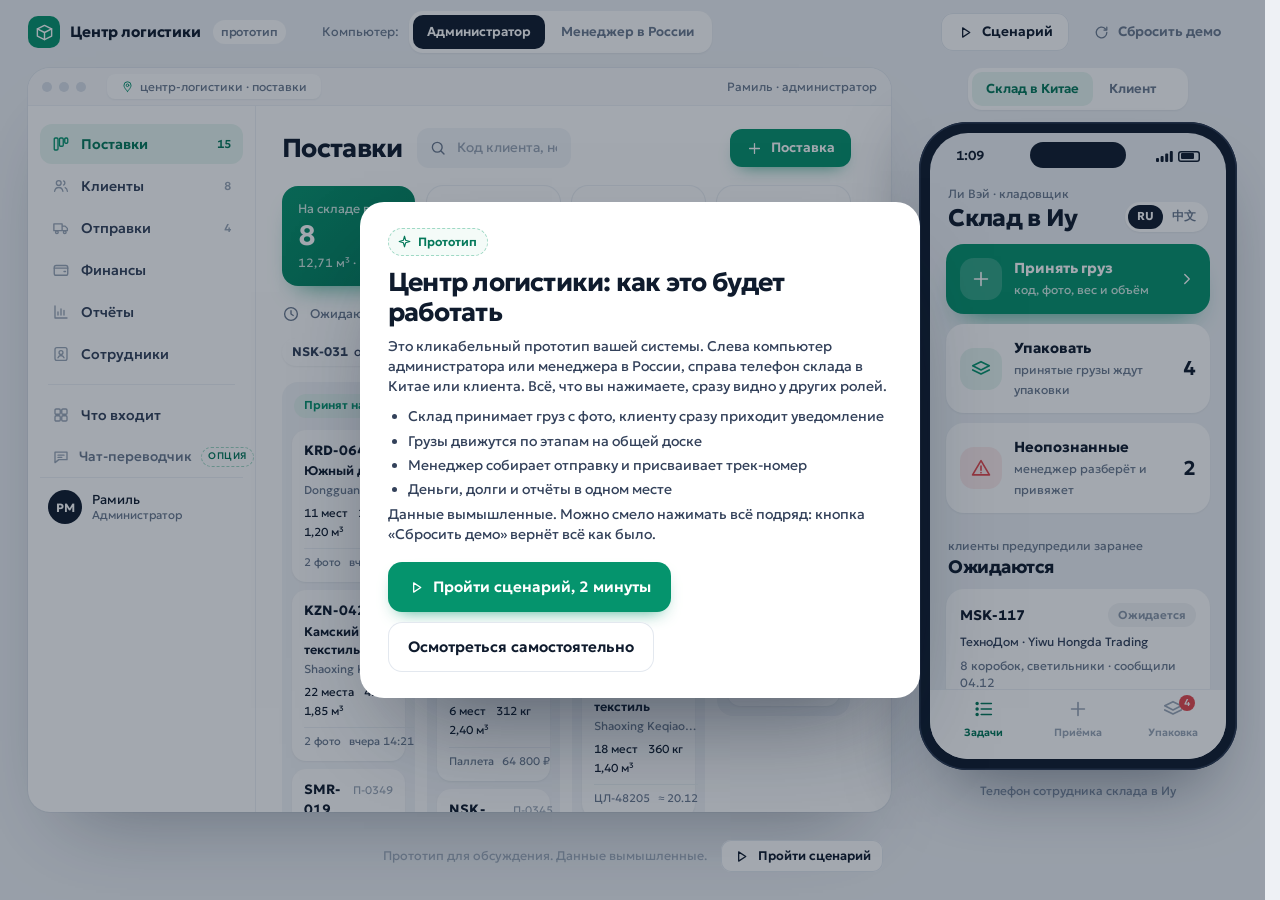
==== index.html @ a0a3e394 "Clickable prototype of the cargo tracking platform" ====
<!doctype html>
<html lang="ru">
<head>
<style>html,body{background:#eef1f5;margin:0}.fl body{visibility:hidden}</style>
<script>document.documentElement.classList.add("fl")</script>
<meta charset="utf-8">
<meta name="viewport" content="width=device-width, initial-scale=1">
<meta name="robots" content="noindex, nofollow">
<title>Центр логистики · прототип</title>
<link rel="preload" href="fonts/geologica-cyrillic-var.woff2" as="font" type="font/woff2" crossorigin>
<link rel="preload" href="fonts/geologica-latin-var.woff2" as="font" type="font/woff2" crossorigin>
<link rel="stylesheet" href="css/fonts.css?v=76c7d80020">
<link rel="stylesheet" href="css/app.css?v=76c7d80020">
<script>/* страница показывается, когда шрифт загружен: без подмены шрифта и сдвигов */(function(d){var done=function(){d.classList.remove("fl")};if(document.fonts&&document.fonts.load){Promise.all(["400 14px Geologica","700 14px Geologica"].map(function(f){return document.fonts.load(f,"АБВабвABCabc0123")})).then(done,done)}else{done()}setTimeout(done,1500)})(document.documentElement)</script>
</head>
<body>
<header class="topbar">
  <div class="brand"><span class="mk" id="brandMark"></span>Центр логистики<small>прототип</small></div>
  <div class="tb-roles"><span>Компьютер:</span><div class="seg" id="deskRoles"><button type="button" data-act="deskRole" data-role="admin">Администратор</button><button type="button" data-act="deskRole" data-role="manager">Менеджер в России</button></div></div>
  <div class="tb-right">
    <button class="btn" type="button" data-act="scnOpen" id="btnScn"></button>
    <button class="btn ghost" type="button" data-act="reset" id="btnReset"></button>
  </div>
</header>

<main class="stage">
  <section class="desk" aria-label="Экран компьютера">
    <div class="chrome"><i></i><i></i><i></i><span class="url" id="deskUrl"></span><span class="who" id="deskWho"></span></div>
    <div class="app">
      <aside class="side"><div class="view" id="side"></div></aside>
      <div class="main" id="deskScroll"><div class="view" id="deskView"></div></div>
      <div class="dim" id="deskDim" data-act="closeDesk"></div>
      <div class="drawer" id="drawer"></div>
      <div class="modal" id="modal"></div>
    </div>
  </section>

  <section class="pcol" aria-label="Экран телефона">
    <div class="seg light" id="phoneRoles"><button type="button" data-act="phoneRole" data-role="warehouse">Склад в Китае</button><button type="button" data-act="phoneRole" data-role="client">Клиент<span class="dot" id="clientDot"></span></button></div>
    <div class="phone">
      <div class="screen">
        <div class="sbar"><span id="clock">9:41</span><span class="ind"><svg width="17" height="11" viewBox="0 0 17 11" aria-hidden="true"><rect x="0" y="7" width="3" height="4" rx="1" fill="#0f1b2d"/><rect x="4.6" y="5" width="3" height="6" rx="1" fill="#0f1b2d"/><rect x="9.2" y="2.6" width="3" height="8.4" rx="1" fill="#0f1b2d"/><rect x="13.8" y="0" width="3" height="11" rx="1" fill="#0f1b2d"/></svg><span class="bat"></span></span></div>
        <div class="push" id="push" data-act="pushOpen"></div>
        <div class="pview" id="phoneScroll"><div class="view" id="phoneView"></div></div>
        <nav class="ptabs" id="ptabs"></nav>
        <div class="pdim" id="pdim" data-act="closeSheet"></div>
        <div class="psheet" id="psheet"></div>
      </div>
    </div>
    <div class="pcap" id="pcap"></div>
  </section>
</main>
<footer class="dock" aria-label="Сценарий"><div class="view dock-in" id="dock"></div></footer>
<div class="ov" id="ov"><div class="card" id="ovCard"></div></div>
<div class="toast" id="toast" role="status" aria-live="polite"></div>

<script src="js/util.js?v=76c7d80020"></script>
<script src="js/store.js?v=76c7d80020"></script>
<script src="js/desk.js?v=76c7d80020"></script>
<script src="js/phone.js?v=76c7d80020"></script>
<script src="js/scenario.js?v=76c7d80020"></script>
<script src="js/main.js?v=76c7d80020"></script>
</body>
</html>
---- css/fonts.css ----
@font-face{font-family:'Geologica';src:url('../fonts/geologica-cyrillic-var.woff2') format('woff2');font-weight:100 900;font-style:normal;font-display:block;unicode-range:U+0301,U+0400-045F,U+0490-0491,U+04B0-04B1,U+2116}
@font-face{font-family:'Geologica';src:url('../fonts/geologica-latin-var.woff2') format('woff2');font-weight:100 900;font-style:normal;font-display:block;unicode-range:U+0000-00FF,U+0131,U+0152-0153,U+02BB-02BC,U+02C6,U+02DA,U+02DC,U+0304,U+0308,U+0329,U+2000-206F,U+20AC,U+2122,U+2191,U+2193,U+2212,U+2215,U+FEFF,U+FFFD}
---- css/app.css ----
/* Центр логистики · прототип. Стиль «как банковское приложение». */
:root{
  --ph:clamp(540px,calc(100vh - 64px - 88px - 100px),760px);
  --bg:#eef1f5;--white:#fff;--soft:#f3f5f8;--soft-2:#f8f9fb;
  --ink:#0f1b2d;--ink-2:#33415a;--muted:#6b7a8f;--faint:#9aa6b6;
  --line:#e3e8ef;--line-2:#edf1f5;
  --accent:#05946d;--accent-d:#04785a;--accent-soft:#e7f6f0;--accent-ring:rgba(5,148,109,.18);
  --alert:#e5484d;--alert-soft:#fdecec;--warn:#d97706;--warn-soft:#fdf3e3;--blue:#2563eb;--blue-soft:#e9effd;
  --sh-1:0 1px 2px rgba(15,27,45,.06);--sh-2:0 14px 30px -16px rgba(15,27,45,.32);--sh-3:0 40px 80px -40px rgba(15,27,45,.38);
  --r:16px;--r-sm:12px;--r-lg:22px;
  --font:"Geologica",-apple-system,"Segoe UI",sans-serif;
  --ease:cubic-bezier(.2,.7,.2,1);
}
*{box-sizing:border-box}
html{-webkit-text-size-adjust:100%;scrollbar-gutter:stable}
body{margin:0;color:var(--ink);font:400 14px/1.45 var(--font);font-variant-numeric:tabular-nums;min-width:320px}
button,input,select,textarea{font:inherit;color:inherit}
button{cursor:pointer;background:none;border:0;padding:0}
button:focus{outline:none}
button:focus-visible{outline:2px solid var(--accent);outline-offset:2px}
a{color:inherit;text-decoration:none}
.ic{width:18px;height:18px;flex:none;display:block}
[hidden]{display:none!important}
::selection{background:var(--accent-ring)}

/* ===== верхняя панель ===== */
.topbar{height:64px;display:flex;align-items:center;gap:18px;padding:0 28px}
.brand{display:flex;align-items:center;gap:10px;font-weight:700;font-size:15px;letter-spacing:-.01em;white-space:nowrap}
.brand .mk{width:32px;height:32px;border-radius:10px;background:var(--accent);color:#fff;display:grid;place-items:center}
.brand .mk .ic{width:19px;height:19px}
.brand small{font-weight:500;color:var(--muted);font-size:12px;margin-left:2px;padding:3px 8px;border-radius:999px;background:var(--white)}
.tb-roles{display:flex;align-items:center;gap:10px;margin-left:18px}
.tb-roles span{font-size:12.5px;color:var(--muted)}
.tb-right{margin-left:auto;display:flex;gap:8px;align-items:center}

/* сегменты */
.seg{display:inline-flex;padding:4px;gap:2px;background:var(--white);border-radius:14px;box-shadow:var(--sh-1)}
.seg button{height:34px;padding:0 14px;border-radius:10px;font-weight:600;font-size:13px;color:var(--muted);white-space:nowrap;transition:background .2s,color .2s;display:inline-flex;align-items:center;gap:7px}
.seg button:hover{color:var(--ink)}
.seg button.on{background:var(--ink);color:#fff}
.seg button .dot{width:7px;height:7px;border-radius:50%;background:var(--alert);box-shadow:0 0 0 2px #fff;opacity:0;transition:opacity .2s}
.seg button .dot.show{opacity:1}
.seg.light button.on{background:var(--accent-soft);color:var(--accent-d)}

/* кнопки */
.btn{height:38px;padding:0 16px;border-radius:12px;background:var(--white);color:var(--ink);font-weight:600;font-size:13.5px;display:inline-flex;align-items:center;justify-content:center;gap:8px;white-space:nowrap;box-shadow:inset 0 0 0 1px var(--line);transition:background .15s,box-shadow .15s,transform .1s,opacity .15s}
.btn:hover{background:var(--soft-2)}
.btn:active{transform:translateY(1px)}
.btn .ic{width:17px;height:17px}
.btn.pri{background:var(--accent);color:#fff;box-shadow:0 8px 18px -10px rgba(5,148,109,.9)}
.btn.pri:hover{background:var(--accent-d)}
.btn.dark{background:var(--ink);color:#fff;box-shadow:none}
.btn.dark:hover{background:#1c2a40}
.btn.ghost{background:transparent;box-shadow:none;color:var(--muted)}
.btn.ghost:hover{color:var(--ink);background:rgba(15,27,45,.04)}
.btn.sm{height:32px;padding:0 12px;font-size:12.5px;border-radius:10px}
.btn.lg{height:50px;font-size:15px;border-radius:14px;padding:0 20px}
.btn.block{width:100%}
.btn[disabled],.btn.off{opacity:.42;pointer-events:none;box-shadow:none}
.lnk{color:var(--accent-d);font-weight:600;cursor:pointer}
.lnk:hover{text-decoration:underline}

/* метка «опция» */
.opt{display:inline-flex;align-items:center;gap:6px;height:28px;padding:0 10px 0 8px;border-radius:999px;border:1.5px dashed #9fd9c5;color:var(--accent-d);background:#f4fbf8;font-weight:600;font-size:12px;white-space:nowrap;transition:background .15s,border-color .15s}
.opt:hover{background:var(--accent-soft);border-color:var(--accent)}
.opt .ic{width:15px;height:15px}
.opt i{font-style:normal;font-size:10px;letter-spacing:.06em;text-transform:uppercase;padding:2px 6px;border-radius:999px;background:var(--accent);color:#fff}

/* статусы */
.st{--c:#8a97a8;display:inline-flex;align-items:center;gap:6px;height:24px;padding:0 10px;border-radius:999px;font-weight:600;font-size:11.5px;white-space:nowrap;color:var(--c);background:color-mix(in srgb,var(--c) 11%,#fff)}
.st.lg{height:28px;font-size:12.5px;padding:0 12px}
.st[data-st=wait]{--c:#8a97a8}.st[data-st=in]{--c:#05946d}.st[data-st=pack]{--c:#d97706}.st[data-st=way]{--c:#7c3aed}.st[data-st=arrived]{--c:#2563eb}.st[data-st=done]{--c:#0f1b2d}.st[data-st=unk]{--c:#e5484d}

/* ===== сцена ===== */
.stage{display:grid;grid-template-columns:minmax(0,1fr) auto;gap:28px;padding:4px 28px 0;height:calc(100vh - 64px - 88px);min-height:660px}

/* окно компьютера */
.desk{min-width:0;height:100%;background:var(--white);border-radius:var(--r-lg);box-shadow:var(--sh-3),0 0 0 1px var(--line);display:flex;flex-direction:column;overflow:hidden}
.chrome{height:38px;flex:none;display:flex;align-items:center;gap:7px;padding:0 14px;background:var(--soft-2);border-bottom:1px solid var(--line-2)}
.chrome i{width:10px;height:10px;border-radius:50%;background:#d9dfe8}
.chrome .url{margin-left:14px;font-size:12px;color:var(--muted);background:var(--white);padding:4px 14px;border-radius:8px;box-shadow:var(--sh-1);display:flex;gap:6px;align-items:center}
.chrome .url .ic{width:13px;height:13px;color:var(--accent)}
.chrome .who{margin-left:auto;font-size:12px;color:var(--muted)}
.app{flex:1;min-height:0;display:grid;grid-template-columns:228px minmax(0,1fr);position:relative}
.side{border-right:1px solid var(--line-2);padding:18px 12px 14px;display:flex;flex-direction:column;gap:4px;min-height:0;overflow:auto}
.side .nav{display:grid;gap:2px}
.side .nav a{height:40px;display:flex;align-items:center;gap:11px;padding:0 12px;border-radius:12px;color:var(--ink-2);font-weight:500;cursor:pointer;transition:background .15s,color .15s}
.side .nav a .ic{color:var(--faint);transition:color .15s}
.side .nav a b{margin-left:auto;font-weight:600;font-size:11.5px;color:var(--faint)}
.side .nav a:hover{background:var(--soft-2)}
.side .nav a.on{background:var(--accent-soft);color:var(--accent-d);font-weight:600}
.side .nav a.on .ic{color:var(--accent)}
.side .nav a.on b{color:var(--accent-d)}
.side .sep{height:1px;background:var(--line-2);margin:10px 8px}
.side .nav a.optn{color:var(--muted);white-space:nowrap;font-size:13.5px;gap:9px}
.side .nav a.optn i{margin-left:auto;font-style:normal;font-size:9.5px;letter-spacing:.06em;text-transform:uppercase;padding:2px 6px;border-radius:999px;border:1px dashed #9fd9c5;color:var(--accent-d)}
.side .me{margin-top:auto;display:flex;align-items:center;gap:10px;padding:12px 8px 2px;border-top:1px solid var(--line-2);font-size:13px;line-height:1.25}
.side .me small{display:block;color:var(--muted);font-size:11.5px}
.ava{width:34px;height:34px;border-radius:50%;background:var(--ink);color:#fff;display:grid;place-items:center;font-weight:700;font-size:12px;flex:none}
.main{min-width:0;min-height:0;overflow:auto;scrollbar-gutter:stable;position:relative}

/* смена экранов: плавно, без рывков */
.view{transition:opacity .22s var(--ease),transform .22s var(--ease)}
.view.out{opacity:0;transform:translateY(5px);transition-duration:.13s}
.view.pre{opacity:0;transform:translateY(5px);transition:none}
.pane{padding:22px 26px 34px}

/* шапка экрана */
.ph{display:flex;align-items:center;gap:14px;margin-bottom:18px;min-height:40px}
.ph h1{margin:0;font-size:26px;line-height:1.1;font-weight:700;letter-spacing:-.025em;white-space:nowrap}
.ph .sub{color:var(--muted);font-size:13px;margin-top:3px}
.ph .grow{flex:1}
.search{height:40px;display:flex;align-items:center;gap:8px;padding:0 12px;background:var(--soft);border-radius:12px;color:var(--muted);min-width:0;flex:1;max-width:420px}
.search input{border:0;background:transparent;outline:none;flex:1;min-width:0;color:var(--ink);font-size:13.5px}
.search input::placeholder{color:var(--faint)}

/* метрики */
.kpis{display:grid;grid-template-columns:repeat(4,minmax(0,1fr));gap:12px;margin-bottom:18px}
.kpi{background:var(--white);border-radius:var(--r);padding:14px 16px;box-shadow:var(--sh-1),0 0 0 1px var(--line-2);display:grid;gap:2px;min-width:0;text-align:left;transition:box-shadow .15s,transform .15s}
button.kpi:hover{box-shadow:var(--sh-2),0 0 0 1px var(--line-2)}
.kpi span{font-size:12.5px;color:var(--muted)}
.kpi strong{font-size:28px;font-weight:700;letter-spacing:-.03em;line-height:1.15;white-space:nowrap;overflow:hidden;text-overflow:ellipsis}
.kpi small{font-size:12px;color:var(--muted);white-space:nowrap;overflow:hidden;text-overflow:ellipsis}
.kpi.hero{background:linear-gradient(135deg,#05946d,#037a59);box-shadow:0 14px 26px -16px rgba(5,148,109,.9)}
.kpi.hero span,.kpi.hero small{color:rgba(255,255,255,.8)}
.kpi.hero strong{color:#fff}
.kpi.bad strong{color:var(--alert)}

/* доска */
.board{display:grid;grid-template-columns:repeat(4,minmax(0,1fr));gap:12px;align-items:start}
.lane{background:var(--soft);border-radius:var(--r);padding:10px;display:flex;flex-direction:column;gap:8px;min-width:0}
.lane-h{display:flex;align-items:center;justify-content:space-between;padding:2px 2px 4px}
.lane-h b{font-size:12px;color:var(--muted);font-weight:600}
.lane-empty{font-size:12px;color:var(--faint);text-align:center;padding:14px 4px}
.lane-more{font-size:12px;color:var(--muted);text-align:center;padding:4px;cursor:pointer}
.lane-more:hover{color:var(--ink)}
.sc{background:var(--white);border-radius:14px;padding:11px 12px;box-shadow:var(--sh-1);display:grid;gap:2px;text-align:left;cursor:pointer;transition:box-shadow .18s,transform .18s;position:relative;width:100%}
.sc:hover{box-shadow:var(--sh-2);transform:translateY(-1px)}
.sc .t{display:flex;justify-content:space-between;align-items:baseline;gap:6px}
.sc .code{font-weight:700;font-size:13.5px;letter-spacing:.01em}
.sc .id{font-size:11px;color:var(--faint)}
.sc .nm{font-weight:600;font-size:12.5px}
.sc .sp{font-size:11.5px;color:var(--muted);white-space:nowrap;overflow:hidden;text-overflow:ellipsis}
.sc .m{display:flex;flex-wrap:wrap;gap:2px 10px;font-size:11.5px;margin-top:4px}
.sc .f{display:flex;justify-content:space-between;gap:8px;font-size:11px;color:var(--muted);border-top:1px solid var(--line-2);margin-top:6px;padding-top:6px;white-space:nowrap}
.sc.new{box-shadow:0 0 0 2px var(--accent),var(--sh-2)}
.sc.new::before{content:"новая";position:absolute;top:-8px;right:10px;font-size:10px;font-weight:700;letter-spacing:.04em;padding:2px 7px;border-radius:999px;background:var(--accent);color:#fff}
.wait-strip{display:flex;gap:10px;align-items:center;flex-wrap:wrap;margin:-4px 0 16px;font-size:12.5px;color:var(--muted)}
.wait-strip .chip{display:inline-flex;gap:6px;align-items:center;height:28px;padding:0 10px;border-radius:999px;background:var(--white);box-shadow:var(--sh-1);color:var(--ink-2)}

/* таблицы */
.tbl{width:100%;border-collapse:separate;border-spacing:0;font-size:13px;background:var(--white);border-radius:var(--r);box-shadow:var(--sh-1),0 0 0 1px var(--line-2);overflow:hidden}
.tbl th{text-align:left;font-weight:500;font-size:12px;color:var(--muted);padding:11px 14px;background:var(--soft-2);border-bottom:1px solid var(--line-2);white-space:nowrap}
.tbl td{padding:12px 14px;border-bottom:1px solid var(--line-2);vertical-align:middle}
.tbl tr:last-child td{border-bottom:0}
.tbl tbody tr{transition:background .15s}
.tbl tbody tr.click{cursor:pointer}
.tbl tbody tr.click:hover{background:var(--soft-2)}
.tbl .r{text-align:right;white-space:nowrap}
.tbl .muted{color:var(--muted)}
.tbl .code{font-weight:700}
.tbl .ell{display:block;max-width:220px;white-space:nowrap;overflow:hidden;text-overflow:ellipsis}
.tbl .bad{color:var(--alert);font-weight:600}
.tbl .ok{color:var(--accent-d);font-weight:600}
.tbl tfoot td{font-weight:700;background:var(--soft-2);border-top:1px solid var(--line-2)}

/* панели и карточки */
.box{background:var(--white);border-radius:var(--r);box-shadow:var(--sh-1),0 0 0 1px var(--line-2);padding:16px 18px}
.box h3{margin:0 0 12px;font-size:15px;font-weight:700;letter-spacing:-.01em;display:flex;align-items:center;gap:8px}
.grid2{display:grid;grid-template-columns:minmax(0,1.35fr) minmax(0,1fr);gap:14px;align-items:start}
.grid3{display:grid;grid-template-columns:repeat(3,minmax(0,1fr));gap:12px}
.row{display:flex;align-items:center;gap:10px}
.row.wrap{flex-wrap:wrap}
.muted{color:var(--muted)}
.mt{margin-top:14px}.mt2{margin-top:22px}
.chips{display:flex;flex-wrap:wrap;gap:6px}
.tag{display:inline-flex;align-items:center;height:26px;padding:0 10px;border-radius:999px;background:var(--soft);font-size:12px;font-weight:600;color:var(--ink-2)}
.tag.code{background:var(--ink);color:#fff;letter-spacing:.02em}
.kv{display:grid;grid-template-columns:auto 1fr;gap:6px 14px;font-size:13px}
.kv dt{color:var(--muted)}.kv dd{margin:0;font-weight:500}

/* фото */
.photos{display:grid;grid-template-columns:repeat(3,minmax(0,1fr));gap:8px}
.ph-i{border-radius:12px;overflow:hidden;aspect-ratio:4/3;background:var(--soft);position:relative}
.ph-i svg{width:100%;height:100%;display:block}
.ph-i em{position:absolute;left:6px;bottom:6px;font-style:normal;font-size:10px;font-weight:600;padding:2px 6px;border-radius:6px;background:rgba(15,27,45,.62);color:#fff}

/* история */
.tl{list-style:none;margin:0;padding:0}
.tl li{position:relative;padding:0 0 14px 24px;font-size:13px}
.tl li::before{content:"";position:absolute;left:3px;top:4px;width:11px;height:11px;border-radius:50%;background:var(--white);box-shadow:inset 0 0 0 2px #cfd7e2}
.tl li::after{content:"";position:absolute;left:8px;top:17px;bottom:1px;width:1.5px;background:#e3e8ef}
.tl li:last-child::after{display:none}
.tl li.done::before{background:var(--accent);box-shadow:none}
.tl li.done::after{background:var(--accent)}
.tl li.cur::before{background:var(--white);box-shadow:inset 0 0 0 2.5px var(--accent),0 0 0 4px var(--accent-ring)}
.tl li b{font-weight:600;display:block}
.tl li small{color:var(--muted);font-size:12px}
.tl li.todo{color:var(--faint)}

/* шторка справа и окна внутри компьютера */
.dim{position:absolute;inset:0;background:rgba(15,27,45,.24);opacity:0;pointer-events:none;transition:opacity .22s;z-index:5}
.dim.show{opacity:1;pointer-events:auto}
.drawer{position:absolute;top:0;right:0;bottom:0;width:min(440px,92%);background:var(--white);box-shadow:-30px 0 60px -30px rgba(15,27,45,.35);transform:translateX(104%);transition:transform .28s var(--ease);z-index:6;display:flex;flex-direction:column}
.drawer.show{transform:none}
.drawer .dh{display:flex;align-items:center;gap:10px;padding:16px 18px;border-bottom:1px solid var(--line-2)}
.drawer .dh h2{margin:0;font-size:18px;font-weight:700;letter-spacing:-.02em}
.drawer .db{flex:1;overflow:auto;padding:16px 18px 24px;display:grid;gap:16px;align-content:start}
.x{width:34px;height:34px;border-radius:10px;display:grid;place-items:center;color:var(--muted);margin-left:auto;transition:background .15s}
.x:hover{background:var(--soft);color:var(--ink)}
.modal{position:absolute;left:50%;top:50%;width:min(480px,92%);max-height:88%;overflow:auto;background:var(--white);border-radius:20px;box-shadow:0 40px 80px -30px rgba(15,27,45,.5);transform:translate(-50%,-46%) scale(.98);opacity:0;pointer-events:none;transition:opacity .2s,transform .24s var(--ease);z-index:7;padding:20px 22px}
.modal.show{opacity:1;transform:translate(-50%,-50%);pointer-events:auto}
.modal h2{margin:0;font-size:19px;font-weight:700;letter-spacing:-.02em}
.modal .mh{display:flex;align-items:flex-start;gap:12px;margin-bottom:14px}
.modal .mi{width:44px;height:44px;border-radius:14px;background:var(--accent-soft);color:var(--accent);display:grid;place-items:center;flex:none}
.modal .mi .ic{width:22px;height:22px}
.modal p{margin:0 0 12px;color:var(--ink-2)}
.modal .mf{display:flex;gap:8px;justify-content:flex-end;margin-top:18px}
.note{font-size:12.5px;color:var(--muted);background:var(--soft);border-radius:12px;padding:10px 12px}

/* поля */
.fld{display:grid;gap:6px}
.fld>span{font-size:12.5px;color:var(--muted);font-weight:500}
.fld>span b{color:var(--alert);font-weight:600}
.inp{height:44px;width:100%;border-radius:12px;border:1.5px solid transparent;background:var(--soft);padding:0 12px;outline:none;font-size:15px;transition:border-color .15s,background .15s,box-shadow .15s}
.inp:focus{border-color:var(--accent);background:var(--white);box-shadow:0 0 0 4px var(--accent-ring)}
.inp.big{height:52px;font-size:20px;font-weight:700;letter-spacing:.03em;text-transform:uppercase}
.inp.big::placeholder{text-transform:none}
.inp::placeholder{color:var(--faint);font-weight:400;letter-spacing:0}
.choice{display:grid;gap:8px}
.choice.cols2{grid-template-columns:1fr 1fr}
.choice button{min-height:44px;padding:8px 12px;border-radius:12px;background:var(--soft);font-weight:600;font-size:13.5px;text-align:left;display:flex;align-items:center;gap:10px;border:1.5px solid transparent;transition:background .15s,border-color .15s}
.choice button small{display:block;font-weight:400;color:var(--muted);font-size:11.5px}
.choice button.on{background:var(--accent-soft);border-color:var(--accent);color:var(--accent-d)}

/* выделение шага сценария */
.hl{outline:2.5px solid var(--accent);outline-offset:3px;animation:hl 1.4s ease-in-out infinite;position:relative;z-index:2}
@keyframes hl{0%,100%{outline-color:rgba(5,148,109,.95)}50%{outline-color:rgba(5,148,109,.25)}}

/* ===== телефон ===== */
.pcol{display:flex;flex-direction:column;align-items:center;gap:12px;min-height:0;height:100%;width:calc(var(--ph) * .49)}
.phone{height:var(--ph);width:calc(var(--ph) * .49);border-radius:48px;background:#0f1b2d;padding:11px;box-shadow:0 40px 70px -30px rgba(15,27,45,.5),inset 0 0 0 1.5px #2a3850;flex:none}
.screen{width:100%;height:100%;border-radius:38px;overflow:hidden;background:var(--bg);position:relative;display:flex;flex-direction:column;isolation:isolate}
.sbar{height:42px;flex:none;display:flex;justify-content:space-between;align-items:center;padding:4px 26px 0;font-weight:600;font-size:13px;position:relative;z-index:3}
.sbar::after{content:"";position:absolute;left:50%;top:9px;width:96px;height:26px;border-radius:14px;background:#0f1b2d;transform:translateX(-50%)}
.sbar .ind{display:flex;gap:5px;align-items:center}
.sbar .bat{width:22px;height:11px;border-radius:3px;box-shadow:inset 0 0 0 1.5px var(--ink);position:relative}
.sbar .bat::after{content:"";position:absolute;inset:2.5px 6px 2.5px 2.5px;background:var(--ink);border-radius:1px}
.pview{flex:1;min-height:0;overflow-y:auto;overflow-x:hidden;scrollbar-width:none}
.pview::-webkit-scrollbar{display:none}
.pp{padding:4px 16px 22px}
.ptabs{height:70px;flex:none;display:grid;grid-auto-flow:column;grid-auto-columns:1fr;background:var(--white);border-top:1px solid var(--line-2);padding:8px 6px 16px}
.ptabs button{display:grid;justify-items:center;gap:3px;font-size:10.5px;font-weight:600;color:var(--faint);position:relative;transition:color .15s}
.ptabs button .ic{width:22px;height:22px}
.ptabs button.on{color:var(--accent-d)}
.ptabs button i{position:absolute;top:-3px;left:calc(50% + 6px);min-width:16px;height:16px;padding:0 4px;border-radius:8px;background:var(--alert);color:#fff;font-style:normal;font-size:10px;line-height:16px;text-align:center;opacity:0;transition:opacity .2s}
.ptabs button i.show{opacity:1}
.phead{display:flex;align-items:flex-end;justify-content:space-between;gap:10px;padding:6px 2px 12px}
.phead h2{margin:0;font-size:24px;font-weight:700;letter-spacing:-.03em;line-height:1.1}
.phead small{display:block;color:var(--muted);font-size:12px;margin-bottom:3px}
.pback{display:flex;align-items:center;gap:4px;color:var(--accent-d);font-weight:600;font-size:13.5px;padding:6px 0 4px;cursor:pointer}
.pback .ic{width:18px;height:18px}
.pcard{background:var(--white);border-radius:18px;padding:14px;box-shadow:var(--sh-1);margin-bottom:10px;text-align:left;width:100%;display:block}
button.pcard{cursor:pointer;transition:box-shadow .15s,transform .15s}
button.pcard:hover{box-shadow:var(--sh-2)}
.pcard .t{display:flex;justify-content:space-between;align-items:center;gap:8px}
.pcard .id{font-weight:700;font-size:14px}
.pcard .m{display:flex;gap:10px;flex-wrap:wrap;font-size:12.5px;color:var(--ink-2);margin-top:8px}
.pcard .photos{margin-top:10px;gap:6px}
.pcard .photos .ph-i{border-radius:10px}
.pcard .sub{font-size:12px;color:var(--muted);margin-top:6px}
.pay-hero{background:linear-gradient(135deg,#05946d,#037a59);color:#fff;border-radius:20px;padding:16px;margin-bottom:12px;box-shadow:0 16px 28px -18px rgba(5,148,109,.9)}
.pay-hero span{font-size:12.5px;opacity:.85}
.pay-hero strong{display:block;font-size:30px;font-weight:700;letter-spacing:-.03em;margin:2px 0 10px}
.pay-hero .btn{background:rgba(255,255,255,.18);color:#fff;box-shadow:none}
.pay-hero .btn:hover{background:rgba(255,255,255,.28)}
.pseg{display:flex;gap:6px;margin:0 0 12px}
.pseg button{height:32px;padding:0 14px;border-radius:999px;background:var(--white);font-weight:600;font-size:12.5px;color:var(--muted);box-shadow:var(--sh-1);transition:background .15s,color .15s}
.pseg button.on{background:var(--ink);color:#fff}
.pline{display:flex;justify-content:space-between;align-items:center;gap:10px;padding:12px 0;border-bottom:1px solid var(--line-2);font-size:13.5px}
.pline:last-child{border-bottom:0}
.pline small{display:block;color:var(--muted);font-size:12px}
.tile{display:grid;grid-template-columns:42px 1fr auto;gap:12px;align-items:center;background:var(--white);border-radius:18px;padding:14px;box-shadow:var(--sh-1);margin-bottom:10px;width:100%;text-align:left;cursor:pointer;transition:box-shadow .15s}
.tile:hover{box-shadow:var(--sh-2)}
.tile .ti{width:42px;height:42px;border-radius:14px;display:grid;place-items:center;background:var(--accent-soft);color:var(--accent)}
.tile .ti .ic{width:22px;height:22px}
.tile b{display:block;font-size:14.5px}
.tile small{color:var(--muted);font-size:12px}
.tile .n{font-size:20px;font-weight:700;letter-spacing:-.02em}
.tile.hero{background:var(--accent);color:#fff;box-shadow:0 16px 28px -18px rgba(5,148,109,.95)}
.tile.hero .ti{background:rgba(255,255,255,.18);color:#fff}
.tile.hero small{color:rgba(255,255,255,.82)}
.stepper{display:grid;grid-template-columns:44px 1fr 44px;gap:6px;align-items:center}
.stepper button{height:44px;border-radius:12px;background:var(--soft);display:grid;place-items:center}
.stepper .inp{text-align:center;font-weight:700}
.cam{display:grid;grid-template-columns:repeat(3,1fr);gap:6px}
.cam .shot{aspect-ratio:1;border-radius:12px;overflow:hidden;position:relative;animation:pop .28s var(--ease)}
.cam .shot svg{width:100%;height:100%;display:block}
.cam .add{aspect-ratio:1;border-radius:12px;border:1.5px dashed #b9c4d2;display:grid;place-items:center;align-content:center;gap:4px;color:var(--muted);font-size:11px;font-weight:600;background:var(--white);transition:border-color .15s,color .15s}
.cam .add:hover{border-color:var(--accent);color:var(--accent-d)}
.cam .add .ic{width:22px;height:22px}
@keyframes pop{from{transform:scale(.9);opacity:0}to{transform:none;opacity:1}}
.found{display:flex;align-items:center;gap:10px;padding:10px 12px;border-radius:12px;background:var(--accent-soft);color:var(--accent-d);font-size:13px;font-weight:600;min-height:48px}
.found.bad{background:var(--alert-soft);color:var(--alert)}
.found.idle{background:var(--soft);color:var(--muted);font-weight:500}
.found small{display:block;font-weight:400;color:inherit;opacity:.85}
.sug{display:flex;flex-wrap:wrap;gap:6px;margin-top:8px}
.sug button{height:30px;padding:0 10px;border-radius:999px;background:var(--white);box-shadow:var(--sh-1);font-size:12px;font-weight:600}
.sug button:hover{box-shadow:var(--sh-2)}
.req{font-size:11.5px;color:var(--muted);text-align:center;margin-top:8px;min-height:16px}
.label{display:grid;grid-template-columns:96px 1fr;gap:12px;background:var(--white);border-radius:14px;padding:12px;box-shadow:var(--sh-1),0 0 0 1px var(--line-2)}
.label .q svg{width:96px;height:96px;display:block}
.label b{display:block;font-size:26px;font-weight:700;letter-spacing:.01em;line-height:1}
.label small{display:block;color:var(--ink-2);font-size:12px;margin-top:4px}
.okmark{width:64px;height:64px;border-radius:50%;background:var(--accent);color:#fff;display:grid;place-items:center;margin:10px auto 12px;animation:pop .35s var(--ease)}
.okmark .ic{width:32px;height:32px}
.center{text-align:center}
.lang{display:inline-flex;padding:3px;border-radius:999px;background:var(--white);box-shadow:var(--sh-1);font-size:11.5px;font-weight:700}
.lang button{height:24px;padding:0 9px;border-radius:999px;color:var(--muted);white-space:nowrap}
.lang button.on{background:var(--ink);color:#fff}

/* уведомление на телефоне */
.push{position:absolute;top:48px;left:10px;right:10px;z-index:4;background:rgba(255,255,255,.96);border-radius:20px;padding:11px 12px;display:grid;grid-template-columns:34px 1fr auto;gap:10px;box-shadow:0 18px 40px -16px rgba(15,27,45,.45),0 0 0 1px rgba(15,27,45,.04);transform:translateY(-140%);opacity:0;transition:transform .42s var(--ease),opacity .3s;cursor:pointer;-webkit-backdrop-filter:blur(14px);backdrop-filter:blur(14px)}
.push.show{transform:none;opacity:1}
.push .mk{width:34px;height:34px;border-radius:10px;background:var(--accent);color:#fff;display:grid;place-items:center}
.push b{display:block;font-size:12.5px}
.push p{margin:1px 0 0;font-size:12.5px;line-height:1.35;color:var(--ink-2)}
.push small{font-size:11px;color:var(--muted)}

/* нижняя шторка телефона */
.pdim{position:absolute;inset:0;background:rgba(15,27,45,.3);opacity:0;pointer-events:none;transition:opacity .22s;z-index:5}
.pdim.show{opacity:1;pointer-events:auto}
.psheet{position:absolute;left:0;right:0;bottom:0;max-height:86%;overflow:auto;background:var(--white);border-radius:24px 24px 0 0;padding:10px 18px 26px;transform:translateY(102%);transition:transform .3s var(--ease);z-index:6}
.psheet.show{transform:none}
.psheet .grab{width:40px;height:5px;border-radius:3px;background:#d9dfe8;margin:0 auto 12px}
.psheet h3{margin:0 0 6px;font-size:18px;letter-spacing:-.02em}
.psheet p{margin:0 0 12px;color:var(--ink-2);font-size:13.5px}

/* подпись под телефоном */
.pcap{font-size:12px;color:var(--muted);text-align:center;height:34px;line-height:17px}

/* нижняя панель: сценарий или подпись */
.dock{height:88px;padding:0 28px}
.dock-in{height:100%;display:flex;align-items:center;gap:18px}
.dock .free{flex:1;display:flex;align-items:center;justify-content:center;gap:14px;color:var(--faint);font-size:12.5px}
.dock .stp{width:46px;height:46px;border-radius:50%;flex:none;display:grid;place-items:center;font-weight:700;font-size:13px;background:conic-gradient(var(--accent) calc(var(--p)*1%),var(--line) 0);position:relative}
.dock .stp::before{content:"";position:absolute;inset:4px;border-radius:50%;background:var(--bg)}
.dock .stp span{position:relative}
.dock .txt{flex:1;min-width:0}
.dock .txt h4{margin:0 0 2px;font-size:15px;letter-spacing:-.015em;display:flex;align-items:center;gap:10px}
.dock .txt p{margin:0;color:var(--ink-2);font-size:13px;line-height:1.45;display:-webkit-box;-webkit-line-clamp:2;-webkit-box-orient:vertical;overflow:hidden}
.dock .who{display:inline-flex;align-items:center;gap:6px;font-size:11.5px;font-weight:600;color:var(--accent-d);background:var(--accent-soft);border-radius:999px;padding:3px 9px;white-space:nowrap}
.dock .who .ic{width:14px;height:14px}
.dock .acts{display:flex;gap:8px;flex:none}
.dock .waiting{font-size:12px;color:var(--muted);display:inline-flex;align-items:center;gap:6px;white-space:nowrap}
.dock .waiting i{width:7px;height:7px;border-radius:50%;background:var(--accent);animation:hl 1.4s ease-in-out infinite;box-shadow:0 0 0 3px var(--accent-ring)}

/* общее окно поверх страницы (приветствие) */
.ov{position:fixed;inset:0;z-index:40;background:rgba(15,27,45,.38);display:grid;place-items:center;opacity:0;pointer-events:none;transition:opacity .25s;padding:16px}
.ov.show{opacity:1;pointer-events:auto}
.ov .card{width:min(560px,100%);background:var(--white);border-radius:24px;padding:26px 28px;box-shadow:0 50px 100px -40px rgba(15,27,45,.6);transform:translateY(10px) scale(.99);transition:transform .3s var(--ease)}
.ov.show .card{transform:none}
.ov h2{margin:12px 0 8px;font-size:26px;letter-spacing:-.03em;line-height:1.15}
.ov p{margin:0 0 10px;color:var(--ink-2)}
.ov ul{margin:6px 0 4px;padding-left:20px;color:var(--ink-2)}
.ov li{margin:4px 0}
.ov .of{display:flex;gap:10px;margin-top:18px;flex-wrap:wrap}

/* всплывающее сообщение */
.toast{position:fixed;left:50%;bottom:104px;z-index:50;transform:translate(-50%,12px);opacity:0;pointer-events:none;background:var(--ink);color:#fff;padding:12px 16px;border-radius:14px;font-weight:500;font-size:13.5px;box-shadow:0 20px 40px -16px rgba(15,27,45,.6);transition:opacity .22s,transform .28s var(--ease);display:flex;gap:10px;align-items:center;max-width:min(560px,92vw)}
.toast.show{opacity:1;transform:translate(-50%,0)}
.toast .ic{color:#7fe0bd}

/* что входит */
.inc{display:grid;grid-template-columns:minmax(0,1.2fr) minmax(0,1fr);gap:16px;align-items:start}
.inc-list{list-style:none;margin:0;padding:0;display:grid;gap:2px}
.inc-list li{display:grid;grid-template-columns:28px 1fr;gap:8px;padding:9px 0;border-bottom:1px solid var(--line-2);font-size:13.5px}
.inc-list li:last-child{border-bottom:0}
.inc-list .ck{width:22px;height:22px;border-radius:50%;background:var(--accent-soft);color:var(--accent);display:grid;place-items:center}
.inc-list .ck .ic{width:14px;height:14px}
.inc-list b{font-weight:600}
.opt-card{display:grid;grid-template-columns:38px 1fr;gap:12px;padding:12px;border-radius:14px;background:var(--soft-2);margin-bottom:8px;text-align:left;width:100%;cursor:pointer;transition:background .15s,box-shadow .15s}
.opt-card:hover{background:var(--white);box-shadow:var(--sh-2)}
.opt-card .oi{width:38px;height:38px;border-radius:12px;background:var(--white);display:grid;place-items:center;color:var(--accent);box-shadow:var(--sh-1)}
.opt-card b{display:block;font-size:13.5px}
.opt-card small{color:var(--muted);font-size:12px;line-height:1.4;display:block;margin-top:2px}

/* графики */
.bars{display:flex;align-items:flex-end;gap:10px;height:170px;padding-top:10px}
.bars .bcol{flex:1;display:grid;justify-items:center;gap:6px;align-self:stretch;grid-template-rows:1fr auto}
.bars .b{width:100%;max-width:46px;border-radius:10px 10px 4px 4px;background:linear-gradient(180deg,#34b38a,#05946d);align-self:end;position:relative}
.bars .b.cur{background:linear-gradient(180deg,#0f1b2d,#33415a)}
.bars .b span{position:absolute;top:-20px;left:50%;transform:translateX(-50%);font-size:11px;font-weight:600;white-space:nowrap}
.bars .bcol small{font-size:11px;color:var(--muted)}
.hbar{display:grid;grid-template-columns:120px 1fr auto;gap:10px;align-items:center;font-size:12.5px;padding:6px 0}
.hbar i{display:block;height:10px;border-radius:5px;background:var(--accent-soft);overflow:hidden}
.hbar i b{display:block;height:100%;background:var(--accent);border-radius:5px}

/* чат-превью для опции */
.chat-prev{display:grid;gap:8px;background:var(--soft);border-radius:14px;padding:12px;margin:4px 0 12px}
.bub{max-width:82%;padding:8px 11px;border-radius:14px;font-size:12.5px;line-height:1.4;background:var(--white);box-shadow:var(--sh-1)}
.bub.me{justify-self:end;background:var(--accent);color:#fff}
.bub small{display:block;font-size:10.5px;opacity:.7;margin-top:3px}

/* матрица прав */
.perm td.c{text-align:center}
.perm .y{color:var(--accent);display:inline-grid}
.perm .n{color:#cfd7e2;display:inline-grid}

/* адаптив */
@media(max-width:1180px){
  .stage{grid-template-columns:1fr;height:auto;min-height:0;padding-bottom:20px}
  :root{--ph:720px}
  .desk{height:760px}
  .pcol{height:auto;margin:0 auto}
}
@media(max-width:900px){
  .topbar{height:auto;flex-wrap:wrap;padding:12px 16px;gap:10px}
  .tb-roles{margin-left:0;order:3;width:100%;overflow-x:auto}
  .stage{padding:4px 12px 20px}
  .app{grid-template-columns:1fr}
  .side{display:none}
  .kpis,.board{grid-template-columns:repeat(2,minmax(0,1fr))}
  .grid2,.inc{grid-template-columns:1fr}
  .dock{height:auto;padding:12px 16px}
  .dock-in{flex-wrap:wrap;gap:10px}
  .pcol{width:100%}
  .phone{height:auto;width:min(360px,100%);aspect-ratio:.49}
}
@media(max-width:600px){
  .pane{padding:16px 14px 28px}
  .ph{flex-wrap:wrap}
  .tbl{font-size:12px}
  .tbl th,.tbl td{padding:9px 8px}
  .kpi strong{font-size:20px}
  .brand small{display:none}
}
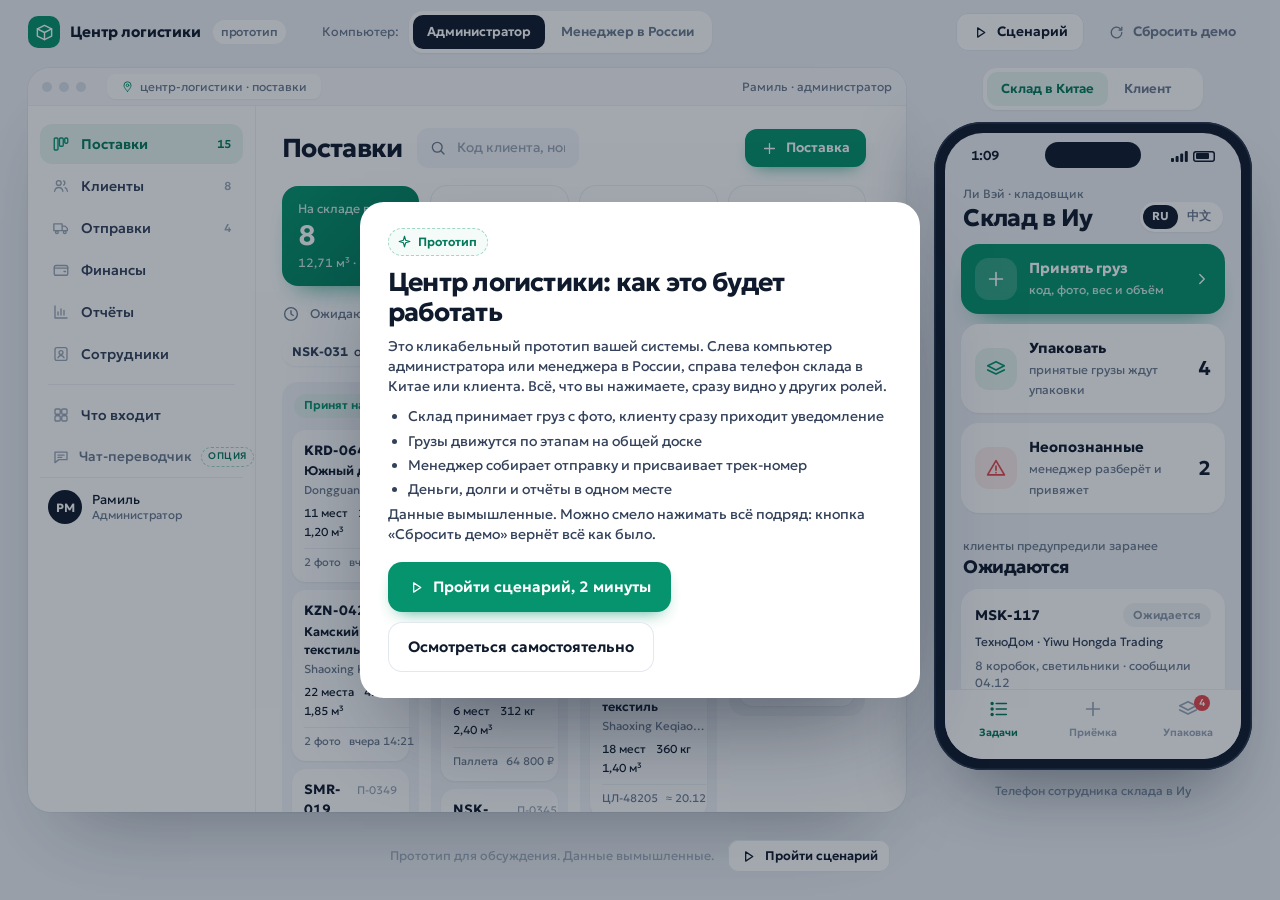
==== commit 2aa7019f: "Step-by-step guided scenario with spotlight hints" ====
--- a/index.html
+++ b/index.html
@@ -9,9 +9,9 @@
 <title>Центр логистики · прототип</title>
 <link rel="preload" href="fonts/geologica-cyrillic-var.woff2" as="font" type="font/woff2" crossorigin>
 <link rel="preload" href="fonts/geologica-latin-var.woff2" as="font" type="font/woff2" crossorigin>
-<link rel="stylesheet" href="css/fonts.css?v=76c7d80020">
-<link rel="stylesheet" href="css/app.css?v=76c7d80020">
-<script>/* страница показывается, когда шрифт загружен: без подмены шрифта и сдвигов */(function(d){var done=function(){d.classList.remove("fl")};if(document.fonts&&document.fonts.load){Promise.all(["400 14px Geologica","700 14px Geologica"].map(function(f){return document.fonts.load(f,"АБВабвABCabc0123")})).then(done,done)}else{done()}setTimeout(done,1500)})(document.documentElement)</script>
+<link rel="stylesheet" href="css/fonts.css?v=95353f9bb0">
+<link rel="stylesheet" href="css/app.css?v=95353f9bb0">
+<script>/* страница показывается, когда шрифт загружен: без подмены шрифта и сдвигов */(function(d){var done=function(){window.__fr=1;if(window.__ar)d.classList.remove("fl")};if(document.fonts&&document.fonts.load){Promise.all(["400 14px Geologica","700 14px Geologica"].map(function(f){return document.fonts.load(f,"АБВабвABCabc0123")})).then(done,done)}else{done()}setTimeout(function(){d.classList.remove("fl")},1800)})(document.documentElement)</script>
 </head>
 <body>
 <header class="topbar">
@@ -54,11 +54,11 @@
 <div class="ov" id="ov"><div class="card" id="ovCard"></div></div>
 <div class="toast" id="toast" role="status" aria-live="polite"></div>
 
-<script src="js/util.js?v=76c7d80020"></script>
-<script src="js/store.js?v=76c7d80020"></script>
-<script src="js/desk.js?v=76c7d80020"></script>
-<script src="js/phone.js?v=76c7d80020"></script>
-<script src="js/scenario.js?v=76c7d80020"></script>
-<script src="js/main.js?v=76c7d80020"></script>
+<script src="js/util.js?v=95353f9bb0"></script>
+<script src="js/store.js?v=95353f9bb0"></script>
+<script src="js/desk.js?v=95353f9bb0"></script>
+<script src="js/phone.js?v=95353f9bb0"></script>
+<script src="js/scenario.js?v=95353f9bb0"></script>
+<script src="js/main.js?v=95353f9bb0"></script>
 </body>
 </html>
--- a/css/app.css
+++ b/css/app.css
@@ -12,7 +12,7 @@
   --ease:cubic-bezier(.2,.7,.2,1);
 }
 *{box-sizing:border-box}
-html{-webkit-text-size-adjust:100%;scrollbar-gutter:stable}
+html{-webkit-text-size-adjust:100%}
 body{margin:0;color:var(--ink);font:400 14px/1.45 var(--font);font-variant-numeric:tabular-nums;min-width:320px}
 button,input,select,textarea{font:inherit;color:inherit}
 button{cursor:pointer;background:none;border:0;padding:0}
@@ -355,6 +355,20 @@
 .dock .waiting{font-size:12px;color:var(--muted);display:inline-flex;align-items:center;gap:6px;white-space:nowrap}
 .dock .waiting i{width:7px;height:7px;border-radius:50%;background:var(--accent);animation:hl 1.4s ease-in-out infinite;box-shadow:0 0 0 3px var(--accent-ring)}
 
+/* пошаговая подсветка сценария */
+.spot{position:fixed;left:0;top:0;width:0;height:0;z-index:35;border-radius:14px;pointer-events:none;opacity:0;box-shadow:0 0 0 9999px rgba(15,27,45,.42);transition:transform .32s var(--ease),width .32s var(--ease),height .32s var(--ease),opacity .25s;will-change:transform}
+.spot.show{opacity:1}
+.spot::after{content:"";position:absolute;inset:-3px;border-radius:16px;border:2.5px solid #34d399;animation:spot 1.5s ease-in-out infinite}
+@keyframes spot{0%,100%{opacity:1}50%{opacity:.3}}
+.coach{position:fixed;left:0;top:0;z-index:36;width:300px;background:#fff;border-radius:16px;padding:12px 14px 13px;box-shadow:0 24px 50px -18px rgba(15,27,45,.6),0 0 0 1px rgba(15,27,45,.06);opacity:0;pointer-events:none;transition:opacity .2s,transform .32s var(--ease);will-change:transform}
+.coach.show{opacity:1;pointer-events:auto}
+.coach small{display:block;font-size:11.5px;font-weight:600;color:var(--accent-d);margin-bottom:4px}
+.coach p{margin:0;font-size:14px;line-height:1.45;font-weight:500;color:var(--ink)}
+.coach .ca{margin-top:10px;display:flex;gap:8px}
+.coach .arw{position:absolute;width:12px;height:12px;background:#fff;transform:rotate(45deg)}
+.coach[data-side=l] .arw{right:-6px}.coach[data-side=r] .arw{left:-6px}.coach[data-side=b] .arw{top:-6px}.coach[data-side=t] .arw{bottom:-6px}
+.dock{position:relative;z-index:37}
+
 /* общее окно поверх страницы (приветствие) */
 .ov{position:fixed;inset:0;z-index:40;background:rgba(15,27,45,.38);display:grid;place-items:center;opacity:0;pointer-events:none;transition:opacity .25s;padding:16px}
 .ov.show{opacity:1;pointer-events:auto}
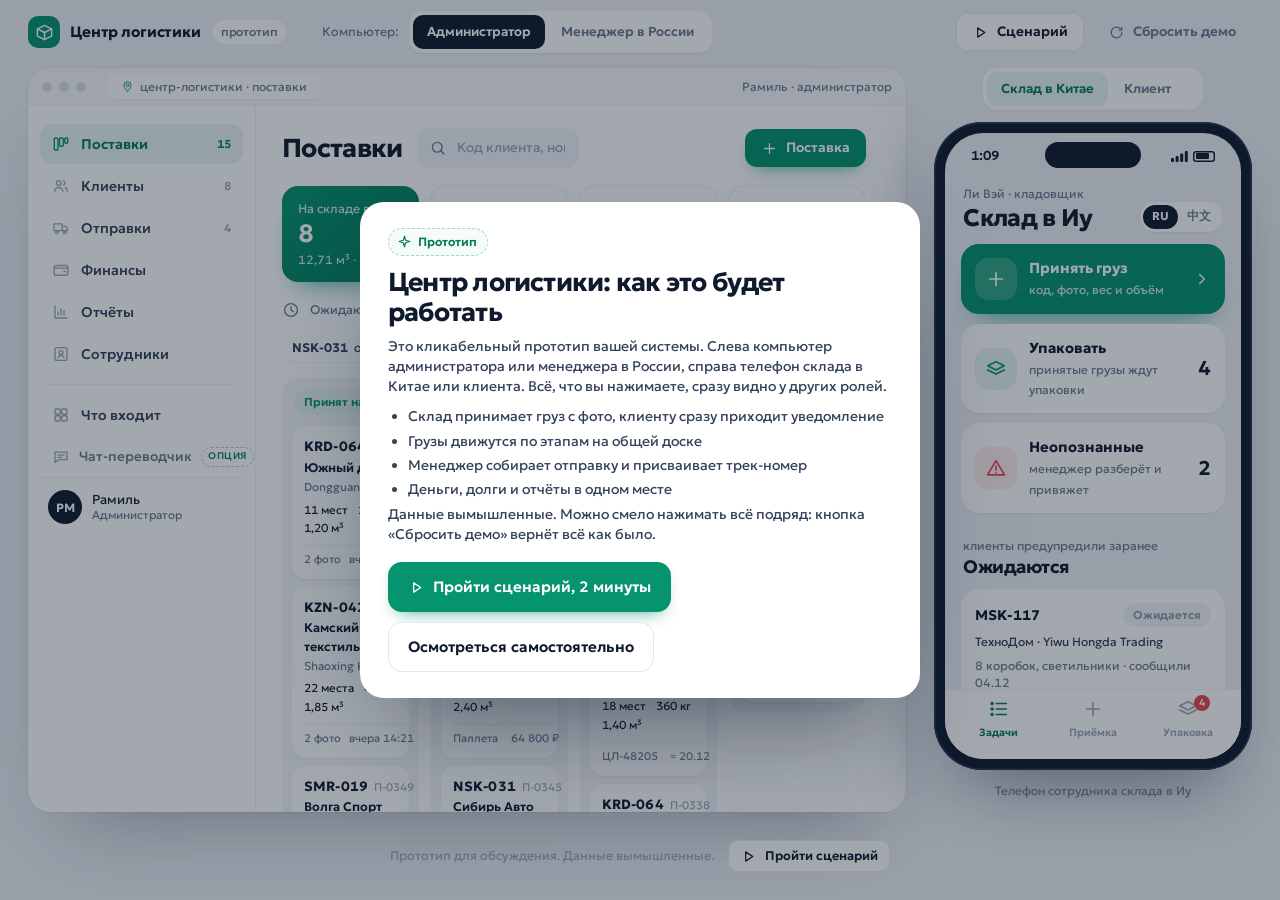
==== commit 7ae6cb46: "Keep scenario hints inside visible areas when scrolling" ====
--- a/index.html
+++ b/index.html
@@ -9,8 +9,8 @@
 <title>Центр логистики · прототип</title>
 <link rel="preload" href="fonts/geologica-cyrillic-var.woff2" as="font" type="font/woff2" crossorigin>
 <link rel="preload" href="fonts/geologica-latin-var.woff2" as="font" type="font/woff2" crossorigin>
-<link rel="stylesheet" href="css/fonts.css?v=95353f9bb0">
-<link rel="stylesheet" href="css/app.css?v=95353f9bb0">
+<link rel="stylesheet" href="css/fonts.css?v=19a0c95bf8">
+<link rel="stylesheet" href="css/app.css?v=19a0c95bf8">
 <script>/* страница показывается, когда шрифт загружен: без подмены шрифта и сдвигов */(function(d){var done=function(){window.__fr=1;if(window.__ar)d.classList.remove("fl")};if(document.fonts&&document.fonts.load){Promise.all(["400 14px Geologica","700 14px Geologica"].map(function(f){return document.fonts.load(f,"АБВабвABCabc0123")})).then(done,done)}else{done()}setTimeout(function(){d.classList.remove("fl")},1800)})(document.documentElement)</script>
 </head>
 <body>
@@ -54,11 +54,11 @@
 <div class="ov" id="ov"><div class="card" id="ovCard"></div></div>
 <div class="toast" id="toast" role="status" aria-live="polite"></div>
 
-<script src="js/util.js?v=95353f9bb0"></script>
-<script src="js/store.js?v=95353f9bb0"></script>
-<script src="js/desk.js?v=95353f9bb0"></script>
-<script src="js/phone.js?v=95353f9bb0"></script>
-<script src="js/scenario.js?v=95353f9bb0"></script>
-<script src="js/main.js?v=95353f9bb0"></script>
+<script src="js/util.js?v=19a0c95bf8"></script>
+<script src="js/store.js?v=19a0c95bf8"></script>
+<script src="js/desk.js?v=19a0c95bf8"></script>
+<script src="js/phone.js?v=19a0c95bf8"></script>
+<script src="js/scenario.js?v=19a0c95bf8"></script>
+<script src="js/main.js?v=19a0c95bf8"></script>
 </body>
 </html>
--- a/css/app.css
+++ b/css/app.css
@@ -119,7 +119,7 @@
 .kpi{background:var(--white);border-radius:var(--r);padding:14px 16px;box-shadow:var(--sh-1),0 0 0 1px var(--line-2);display:grid;gap:2px;min-width:0;text-align:left;transition:box-shadow .15s,transform .15s}
 button.kpi:hover{box-shadow:var(--sh-2),0 0 0 1px var(--line-2)}
 .kpi span{font-size:12.5px;color:var(--muted)}
-.kpi strong{font-size:28px;font-weight:700;letter-spacing:-.03em;line-height:1.15;white-space:nowrap;overflow:hidden;text-overflow:ellipsis}
+.kpi strong{font-size:clamp(20px,1.95vw,28px);font-weight:700;letter-spacing:-.03em;line-height:1.15;white-space:nowrap;overflow:hidden;text-overflow:ellipsis}
 .kpi small{font-size:12px;color:var(--muted);white-space:nowrap;overflow:hidden;text-overflow:ellipsis}
 .kpi.hero{background:linear-gradient(135deg,#05946d,#037a59);box-shadow:0 14px 26px -16px rgba(5,148,109,.9)}
 .kpi.hero span,.kpi.hero small{color:rgba(255,255,255,.8)}
@@ -137,7 +137,7 @@
 .sc{background:var(--white);border-radius:14px;padding:11px 12px;box-shadow:var(--sh-1);display:grid;gap:2px;text-align:left;cursor:pointer;transition:box-shadow .18s,transform .18s;position:relative;width:100%}
 .sc:hover{box-shadow:var(--sh-2);transform:translateY(-1px)}
 .sc .t{display:flex;justify-content:space-between;align-items:baseline;gap:6px}
-.sc .code{font-weight:700;font-size:13.5px;letter-spacing:.01em}
+.sc .code{font-weight:700;font-size:13.5px;letter-spacing:.01em;white-space:nowrap}
 .sc .id{font-size:11px;color:var(--faint)}
 .sc .nm{font-weight:600;font-size:12.5px}
 .sc .sp{font-size:11.5px;color:var(--muted);white-space:nowrap;overflow:hidden;text-overflow:ellipsis}
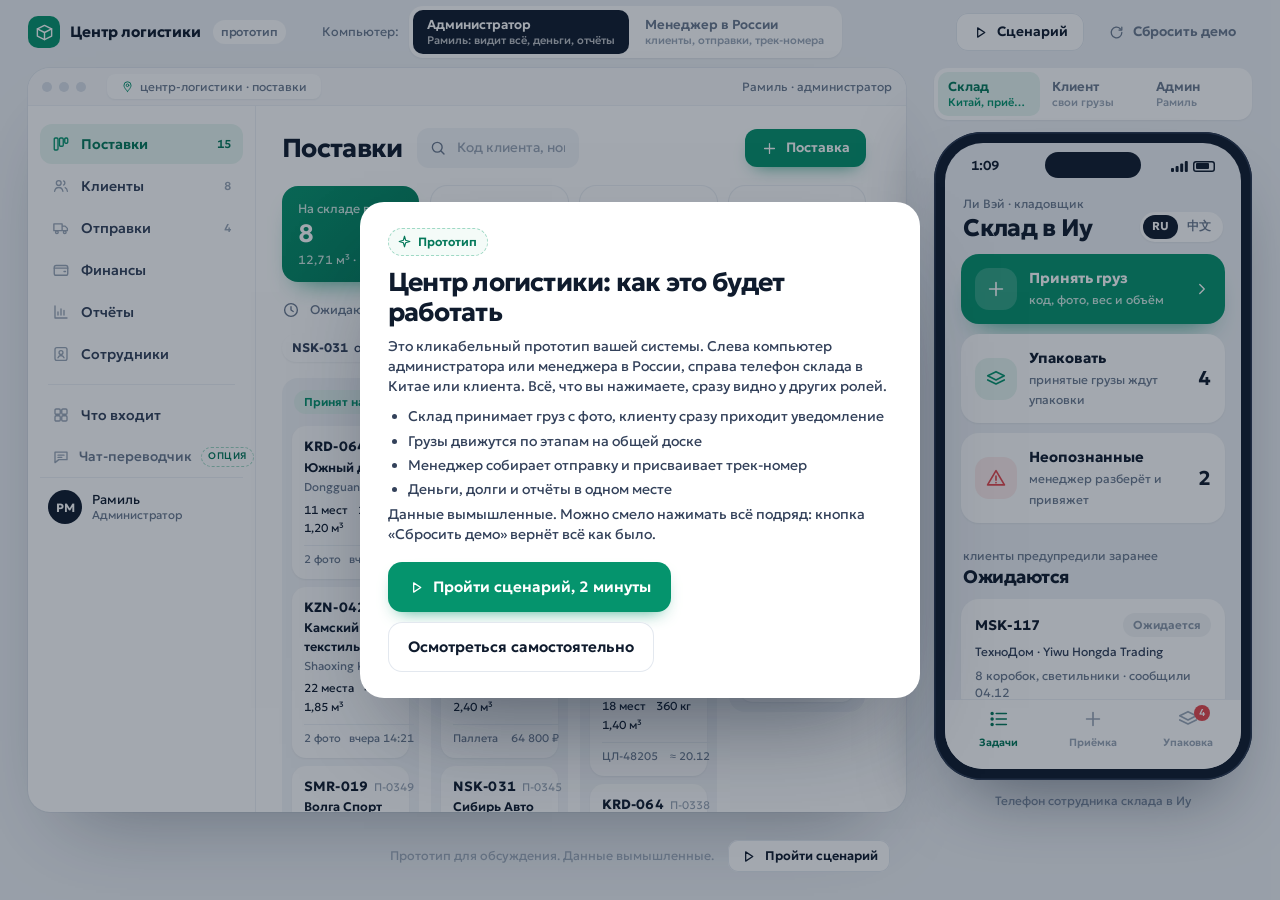
==== commit 70cee928: "Role descriptions in switchers and admin phone screens" ====
--- a/index.html
+++ b/index.html
@@ -9,14 +9,14 @@
 <title>Центр логистики · прототип</title>
 <link rel="preload" href="fonts/geologica-cyrillic-var.woff2" as="font" type="font/woff2" crossorigin>
 <link rel="preload" href="fonts/geologica-latin-var.woff2" as="font" type="font/woff2" crossorigin>
-<link rel="stylesheet" href="css/fonts.css?v=19a0c95bf8">
-<link rel="stylesheet" href="css/app.css?v=19a0c95bf8">
+<link rel="stylesheet" href="css/fonts.css?v=07ecaaa19d">
+<link rel="stylesheet" href="css/app.css?v=07ecaaa19d">
 <script>/* страница показывается, когда шрифт загружен: без подмены шрифта и сдвигов */(function(d){var done=function(){window.__fr=1;if(window.__ar)d.classList.remove("fl")};if(document.fonts&&document.fonts.load){Promise.all(["400 14px Geologica","700 14px Geologica"].map(function(f){return document.fonts.load(f,"АБВабвABCabc0123")})).then(done,done)}else{done()}setTimeout(function(){d.classList.remove("fl")},1800)})(document.documentElement)</script>
 </head>
 <body>
 <header class="topbar">
   <div class="brand"><span class="mk" id="brandMark"></span>Центр логистики<small>прототип</small></div>
-  <div class="tb-roles"><span>Компьютер:</span><div class="seg" id="deskRoles"><button type="button" data-act="deskRole" data-role="admin">Администратор</button><button type="button" data-act="deskRole" data-role="manager">Менеджер в России</button></div></div>
+  <div class="tb-roles"><span>Компьютер:</span><div class="seg two" id="deskRoles"><button type="button" data-act="deskRole" data-role="admin"><b>Администратор</b><small>Рамиль: видит всё, деньги, отчёты</small></button><button type="button" data-act="deskRole" data-role="manager"><b>Менеджер в России</b><small>клиенты, отправки, трек-номера</small></button></div></div>
   <div class="tb-right">
     <button class="btn" type="button" data-act="scnOpen" id="btnScn"></button>
     <button class="btn ghost" type="button" data-act="reset" id="btnReset"></button>
@@ -36,7 +36,7 @@
   </section>
 
   <section class="pcol" aria-label="Экран телефона">
-    <div class="seg light" id="phoneRoles"><button type="button" data-act="phoneRole" data-role="warehouse">Склад в Китае</button><button type="button" data-act="phoneRole" data-role="client">Клиент<span class="dot" id="clientDot"></span></button></div>
+    <div class="seg light two" id="phoneRoles"><button type="button" data-act="phoneRole" data-role="warehouse"><b>Склад</b><small>Китай, приёмка</small></button><button type="button" data-act="phoneRole" data-role="client"><b>Клиент<span class="dot" id="clientDot"></span></b><small>свои грузы</small></button><button type="button" data-act="phoneRole" data-role="admin"><b>Админ</b><small>Рамиль</small></button></div>
     <div class="phone">
       <div class="screen">
         <div class="sbar"><span id="clock">9:41</span><span class="ind"><svg width="17" height="11" viewBox="0 0 17 11" aria-hidden="true"><rect x="0" y="7" width="3" height="4" rx="1" fill="#0f1b2d"/><rect x="4.6" y="5" width="3" height="6" rx="1" fill="#0f1b2d"/><rect x="9.2" y="2.6" width="3" height="8.4" rx="1" fill="#0f1b2d"/><rect x="13.8" y="0" width="3" height="11" rx="1" fill="#0f1b2d"/></svg><span class="bat"></span></span></div>
@@ -54,11 +54,11 @@
 <div class="ov" id="ov"><div class="card" id="ovCard"></div></div>
 <div class="toast" id="toast" role="status" aria-live="polite"></div>
 
-<script src="js/util.js?v=19a0c95bf8"></script>
-<script src="js/store.js?v=19a0c95bf8"></script>
-<script src="js/desk.js?v=19a0c95bf8"></script>
-<script src="js/phone.js?v=19a0c95bf8"></script>
-<script src="js/scenario.js?v=19a0c95bf8"></script>
-<script src="js/main.js?v=19a0c95bf8"></script>
+<script src="js/util.js?v=07ecaaa19d"></script>
+<script src="js/store.js?v=07ecaaa19d"></script>
+<script src="js/desk.js?v=07ecaaa19d"></script>
+<script src="js/phone.js?v=07ecaaa19d"></script>
+<script src="js/scenario.js?v=07ecaaa19d"></script>
+<script src="js/main.js?v=07ecaaa19d"></script>
 </body>
 </html>
--- a/css/app.css
+++ b/css/app.css
@@ -41,6 +41,14 @@
 .seg button .dot{width:7px;height:7px;border-radius:50%;background:var(--alert);box-shadow:0 0 0 2px #fff;opacity:0;transition:opacity .2s}
 .seg button .dot.show{opacity:1}
 .seg.light button.on{background:var(--accent-soft);color:var(--accent-d)}
+.seg.two button{height:auto;min-height:44px;padding:5px 14px;flex-direction:column;align-items:flex-start;justify-content:center;gap:1px;line-height:1.15;text-align:left}
+.seg.two button b{font-weight:600;font-size:13px;display:inline-flex;align-items:center;gap:6px}
+.seg.two button small{font-weight:500;font-size:11px;color:var(--faint);white-space:nowrap}
+.seg.two button.on small{color:rgba(255,255,255,.72)}
+.seg.light.two button.on small{color:var(--accent)}
+#phoneRoles{width:100%;display:grid;grid-template-columns:repeat(3,minmax(0,1fr))}
+#phoneRoles button{padding:5px 10px;min-width:0}
+#phoneRoles button b,#phoneRoles button small{max-width:100%;overflow:hidden;text-overflow:ellipsis}
 
 /* кнопки */
 .btn{height:38px;padding:0 16px;border-radius:12px;background:var(--white);color:var(--ink);font-weight:600;font-size:13.5px;display:inline-flex;align-items:center;justify-content:center;gap:8px;white-space:nowrap;box-shadow:inset 0 0 0 1px var(--line);transition:background .15s,box-shadow .15s,transform .1s,opacity .15s}
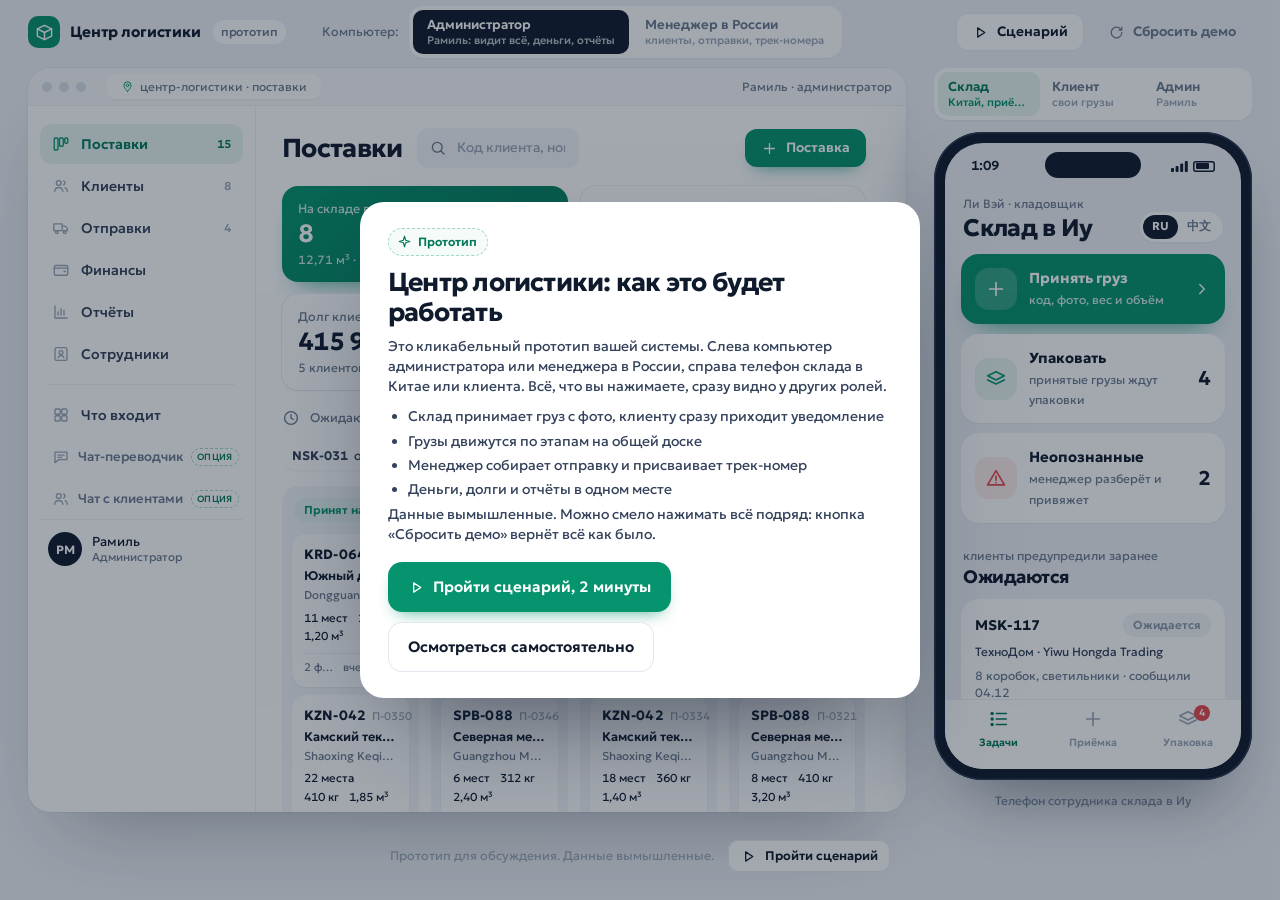
==== commit b15fa69c: "Real cargo photos, client options and layout fixes" ====
--- a/index.html
+++ b/index.html
@@ -9,8 +9,8 @@
 <title>Центр логистики · прототип</title>
 <link rel="preload" href="fonts/geologica-cyrillic-var.woff2" as="font" type="font/woff2" crossorigin>
 <link rel="preload" href="fonts/geologica-latin-var.woff2" as="font" type="font/woff2" crossorigin>
-<link rel="stylesheet" href="css/fonts.css?v=07ecaaa19d">
-<link rel="stylesheet" href="css/app.css?v=07ecaaa19d">
+<link rel="stylesheet" href="css/fonts.css?v=cfda5a8beb">
+<link rel="stylesheet" href="css/app.css?v=cfda5a8beb">
 <script>/* страница показывается, когда шрифт загружен: без подмены шрифта и сдвигов */(function(d){var done=function(){window.__fr=1;if(window.__ar)d.classList.remove("fl")};if(document.fonts&&document.fonts.load){Promise.all(["400 14px Geologica","700 14px Geologica"].map(function(f){return document.fonts.load(f,"АБВабвABCabc0123")})).then(done,done)}else{done()}setTimeout(function(){d.classList.remove("fl")},1800)})(document.documentElement)</script>
 </head>
 <body>
@@ -54,11 +54,11 @@
 <div class="ov" id="ov"><div class="card" id="ovCard"></div></div>
 <div class="toast" id="toast" role="status" aria-live="polite"></div>
 
-<script src="js/util.js?v=07ecaaa19d"></script>
-<script src="js/store.js?v=07ecaaa19d"></script>
-<script src="js/desk.js?v=07ecaaa19d"></script>
-<script src="js/phone.js?v=07ecaaa19d"></script>
-<script src="js/scenario.js?v=07ecaaa19d"></script>
-<script src="js/main.js?v=07ecaaa19d"></script>
+<script src="js/util.js?v=cfda5a8beb"></script>
+<script src="js/store.js?v=cfda5a8beb"></script>
+<script src="js/desk.js?v=cfda5a8beb"></script>
+<script src="js/phone.js?v=cfda5a8beb"></script>
+<script src="js/scenario.js?v=cfda5a8beb"></script>
+<script src="js/main.js?v=cfda5a8beb"></script>
 </body>
 </html>
--- a/css/app.css
+++ b/css/app.css
@@ -72,7 +72,9 @@
 .opt{display:inline-flex;align-items:center;gap:6px;height:28px;padding:0 10px 0 8px;border-radius:999px;border:1.5px dashed #9fd9c5;color:var(--accent-d);background:#f4fbf8;font-weight:600;font-size:12px;white-space:nowrap;transition:background .15s,border-color .15s}
 .opt:hover{background:var(--accent-soft);border-color:var(--accent)}
 .opt .ic{width:15px;height:15px}
-.opt i{font-style:normal;font-size:10px;letter-spacing:.06em;text-transform:uppercase;padding:2px 6px;border-radius:999px;background:var(--accent);color:#fff}
+.opt{max-width:100%;min-width:0}
+.opt .ol{overflow:hidden;text-overflow:ellipsis;min-width:0}
+.opt i{flex:none;font-style:normal;font-size:10px;letter-spacing:.06em;text-transform:uppercase;padding:2px 6px;border-radius:999px;background:var(--accent);color:#fff}
 
 /* статусы */
 .st{--c:#8a97a8;display:inline-flex;align-items:center;gap:6px;height:24px;padding:0 10px;border-radius:999px;font-weight:600;font-size:11.5px;white-space:nowrap;color:var(--c);background:color-mix(in srgb,var(--c) 11%,#fff)}
@@ -100,12 +102,12 @@
 .side .nav a.on .ic{color:var(--accent)}
 .side .nav a.on b{color:var(--accent-d)}
 .side .sep{height:1px;background:var(--line-2);margin:10px 8px}
-.side .nav a.optn{color:var(--muted);white-space:nowrap;font-size:13.5px;gap:9px}
-.side .nav a.optn i{margin-left:auto;font-style:normal;font-size:9.5px;letter-spacing:.06em;text-transform:uppercase;padding:2px 6px;border-radius:999px;border:1px dashed #9fd9c5;color:var(--accent-d)}
+.side .nav a.optn{color:var(--muted);white-space:nowrap;font-size:13px;gap:8px}
+.side .nav a.optn i{margin-left:auto;font-style:normal;font-size:9px;letter-spacing:.04em;text-transform:uppercase;padding:1px 5px;border-radius:999px;border:1px dashed #9fd9c5;color:var(--accent-d)}
 .side .me{margin-top:auto;display:flex;align-items:center;gap:10px;padding:12px 8px 2px;border-top:1px solid var(--line-2);font-size:13px;line-height:1.25}
 .side .me small{display:block;color:var(--muted);font-size:11.5px}
 .ava{width:34px;height:34px;border-radius:50%;background:var(--ink);color:#fff;display:grid;place-items:center;font-weight:700;font-size:12px;flex:none}
-.main{min-width:0;min-height:0;overflow:auto;scrollbar-gutter:stable;position:relative}
+.main{min-width:0;min-height:0;overflow:auto;scrollbar-gutter:stable;position:relative;container-type:inline-size;container-name:desk}
 
 /* смена экранов: плавно, без рывков */
 .view{transition:opacity .22s var(--ease),transform .22s var(--ease)}
@@ -142,7 +144,7 @@
 .lane-empty{font-size:12px;color:var(--faint);text-align:center;padding:14px 4px}
 .lane-more{font-size:12px;color:var(--muted);text-align:center;padding:4px;cursor:pointer}
 .lane-more:hover{color:var(--ink)}
-.sc{background:var(--white);border-radius:14px;padding:11px 12px;box-shadow:var(--sh-1);display:grid;gap:2px;text-align:left;cursor:pointer;transition:box-shadow .18s,transform .18s;position:relative;width:100%}
+.sc{background:var(--white);border-radius:14px;padding:11px 12px;box-shadow:var(--sh-1);display:grid;grid-template-columns:minmax(0,1fr);gap:2px;text-align:left;cursor:pointer;transition:box-shadow .18s,transform .18s;position:relative;width:100%;min-width:0}
 .sc:hover{box-shadow:var(--sh-2);transform:translateY(-1px)}
 .sc .t{display:flex;justify-content:space-between;align-items:baseline;gap:6px}
 .sc .code{font-weight:700;font-size:13.5px;letter-spacing:.01em;white-space:nowrap}
@@ -150,7 +152,10 @@
 .sc .nm{font-weight:600;font-size:12.5px}
 .sc .sp{font-size:11.5px;color:var(--muted);white-space:nowrap;overflow:hidden;text-overflow:ellipsis}
 .sc .m{display:flex;flex-wrap:wrap;gap:2px 10px;font-size:11.5px;margin-top:4px}
-.sc .f{display:flex;justify-content:space-between;gap:8px;font-size:11px;color:var(--muted);border-top:1px solid var(--line-2);margin-top:6px;padding-top:6px;white-space:nowrap}
+.sc .f{display:flex;justify-content:space-between;gap:8px;font-size:11px;color:var(--muted);border-top:1px solid var(--line-2);margin-top:6px;padding-top:6px;white-space:nowrap;min-width:0}
+.sc .f span{overflow:hidden;text-overflow:ellipsis}
+.sc .t{min-width:0}
+.sc .nm{white-space:nowrap;overflow:hidden;text-overflow:ellipsis}
 .sc.new{box-shadow:0 0 0 2px var(--accent),var(--sh-2)}
 .sc.new::before{content:"новая";position:absolute;top:-8px;right:10px;font-size:10px;font-weight:700;letter-spacing:.04em;padding:2px 7px;border-radius:999px;background:var(--accent);color:#fff}
 .wait-strip{display:flex;gap:10px;align-items:center;flex-wrap:wrap;margin:-4px 0 16px;font-size:12.5px;color:var(--muted)}
@@ -190,7 +195,7 @@
 /* фото */
 .photos{display:grid;grid-template-columns:repeat(3,minmax(0,1fr));gap:8px}
 .ph-i{border-radius:12px;overflow:hidden;aspect-ratio:4/3;background:var(--soft);position:relative}
-.ph-i svg{width:100%;height:100%;display:block}
+.ph-i svg,.ph-i img{width:100%;height:100%;display:block;object-fit:cover}
 .ph-i em{position:absolute;left:6px;bottom:6px;font-style:normal;font-size:10px;font-weight:600;padding:2px 6px;border-radius:6px;background:rgba(15,27,45,.62);color:#fff}
 
 /* история */
@@ -285,7 +290,9 @@
 .pseg{display:flex;gap:6px;margin:0 0 12px}
 .pseg button{height:32px;padding:0 14px;border-radius:999px;background:var(--white);font-weight:600;font-size:12.5px;color:var(--muted);box-shadow:var(--sh-1);transition:background .15s,color .15s}
 .pseg button.on{background:var(--ink);color:#fff}
-.pline{display:flex;justify-content:space-between;align-items:center;gap:10px;padding:12px 0;border-bottom:1px solid var(--line-2);font-size:13.5px}
+.pline{display:flex;flex-wrap:wrap;justify-content:space-between;align-items:center;gap:6px 10px;padding:12px 0;border-bottom:1px solid var(--line-2);font-size:13.5px}
+.pline>span{min-width:0}
+.opts-row{display:flex;flex-wrap:wrap;gap:6px;margin:0 0 12px}
 .pline:last-child{border-bottom:0}
 .pline small{display:block;color:var(--muted);font-size:12px}
 .tile{display:grid;grid-template-columns:42px 1fr auto;gap:12px;align-items:center;background:var(--white);border-radius:18px;padding:14px;box-shadow:var(--sh-1);margin-bottom:10px;width:100%;text-align:left;cursor:pointer;transition:box-shadow .15s}
@@ -303,7 +310,7 @@
 .stepper .inp{text-align:center;font-weight:700}
 .cam{display:grid;grid-template-columns:repeat(3,1fr);gap:6px}
 .cam .shot{aspect-ratio:1;border-radius:12px;overflow:hidden;position:relative;animation:pop .28s var(--ease)}
-.cam .shot svg{width:100%;height:100%;display:block}
+.cam .shot svg,.cam .shot img{width:100%;height:100%;display:block;object-fit:cover}
 .cam .add{aspect-ratio:1;border-radius:12px;border:1.5px dashed #b9c4d2;display:grid;place-items:center;align-content:center;gap:4px;color:var(--muted);font-size:11px;font-weight:600;background:var(--white);transition:border-color .15s,color .15s}
 .cam .add:hover{border-color:var(--accent);color:var(--accent-d)}
 .cam .add .ic{width:22px;height:22px}
@@ -414,7 +421,7 @@
 .bars .b.cur{background:linear-gradient(180deg,#0f1b2d,#33415a)}
 .bars .b span{position:absolute;top:-20px;left:50%;transform:translateX(-50%);font-size:11px;font-weight:600;white-space:nowrap}
 .bars .bcol small{font-size:11px;color:var(--muted)}
-.hbar{display:grid;grid-template-columns:120px 1fr auto;gap:10px;align-items:center;font-size:12.5px;padding:6px 0}
+.hbar{display:grid;grid-template-columns:minmax(0,120px) minmax(40px,1fr) auto;gap:10px;align-items:center;font-size:12.5px;padding:6px 0}
 .hbar i{display:block;height:10px;border-radius:5px;background:var(--accent-soft);overflow:hidden}
 .hbar i b{display:block;height:100%;background:var(--accent);border-radius:5px}
 
@@ -428,6 +435,19 @@
 .perm td.c{text-align:center}
 .perm .y{color:var(--accent);display:inline-grid}
 .perm .n{color:#cfd7e2;display:inline-grid}
+
+/* узкое окно компьютера (контейнерные запросы по ширине рабочей области) */
+@container desk (max-width: 860px){
+  .grid2,.inc{grid-template-columns:1fr}
+  .kpis{grid-template-columns:repeat(2,minmax(0,1fr))}
+  .tbl th,.tbl td{padding:10px 10px}
+}
+@container desk (max-width: 620px){
+  .board{grid-template-columns:repeat(2,minmax(0,1fr))}
+  .ph{flex-wrap:wrap}
+  .tbl{display:block;overflow-x:auto;-webkit-overflow-scrolling:touch}
+  .box:has(>.tbl),.box[style*="padding:0"]{overflow-x:auto}
+}
 
 /* адаптив */
 @media(max-width:1180px){
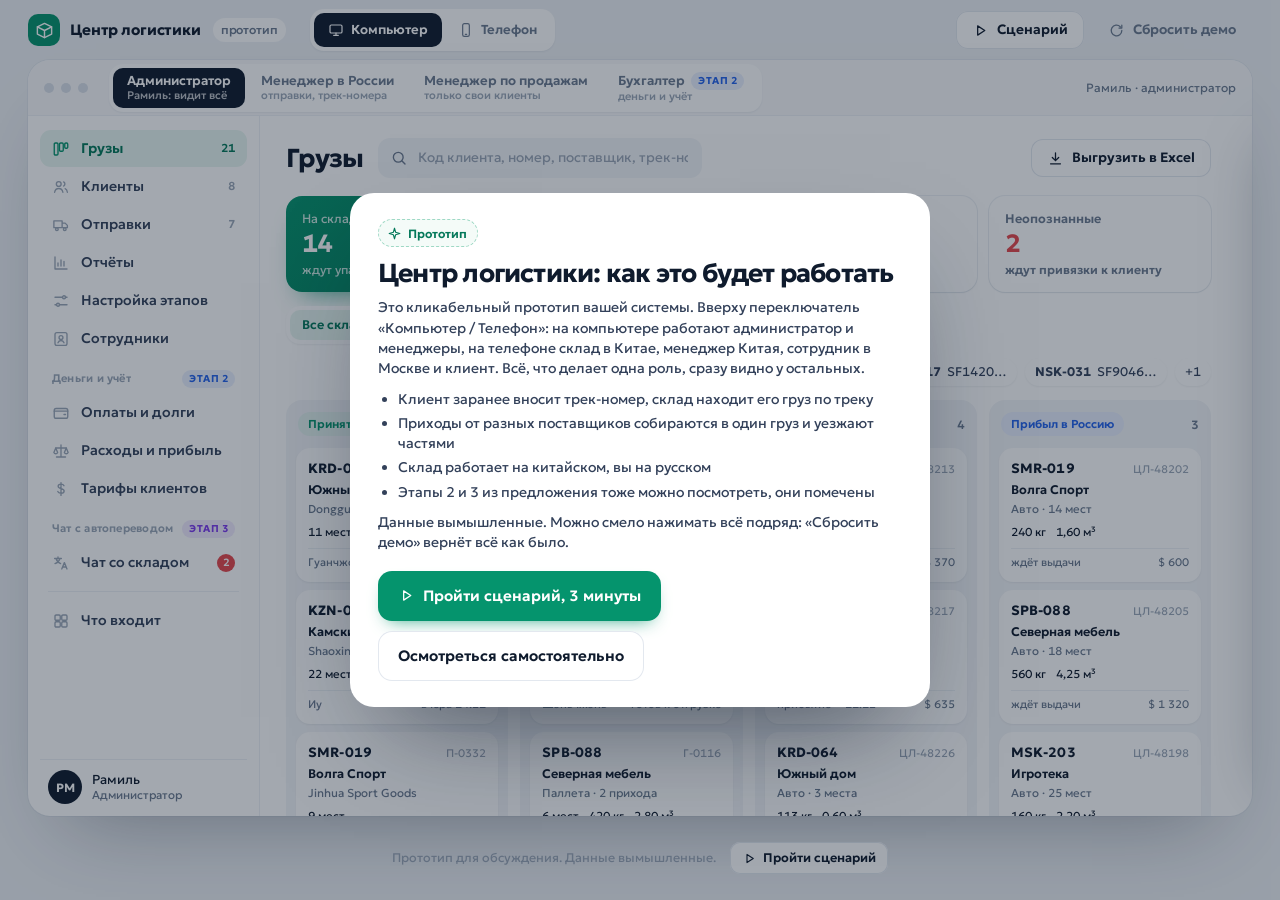
==== commit 5c5e96e8: "Prototype v2: computer and phone modes, stage 1 by the offer, stages 2 and 3 demo" ====
--- a/index.html
+++ b/index.html
@@ -4,61 +4,59 @@
 <style>html,body{background:#eef1f5;margin:0}.fl body{visibility:hidden}</style>
 <script>document.documentElement.classList.add("fl")</script>
 <meta charset="utf-8">
-<meta name="viewport" content="width=device-width, initial-scale=1">
+<meta name="viewport" content="width=device-width, initial-scale=1, viewport-fit=cover">
 <meta name="robots" content="noindex, nofollow">
+<meta name="theme-color" content="#eef1f5">
 <title>Центр логистики · прототип</title>
 <link rel="preload" href="fonts/geologica-cyrillic-var.woff2" as="font" type="font/woff2" crossorigin>
 <link rel="preload" href="fonts/geologica-latin-var.woff2" as="font" type="font/woff2" crossorigin>
-<link rel="stylesheet" href="css/fonts.css?v=cfda5a8beb">
-<link rel="stylesheet" href="css/app.css?v=cfda5a8beb">
+<link rel="stylesheet" href="css/fonts.css?v=7ddf26c4f3">
+<link rel="stylesheet" href="css/app.css?v=7ddf26c4f3">
 <script>/* страница показывается, когда шрифт загружен: без подмены шрифта и сдвигов */(function(d){var done=function(){window.__fr=1;if(window.__ar)d.classList.remove("fl")};if(document.fonts&&document.fonts.load){Promise.all(["400 14px Geologica","700 14px Geologica"].map(function(f){return document.fonts.load(f,"АБВабвABCabc0123")})).then(done,done)}else{done()}setTimeout(function(){d.classList.remove("fl")},1800)})(document.documentElement)</script>
 </head>
-<body>
+<body data-mode="desk" data-scn="off">
 <header class="topbar">
-  <div class="brand"><span class="mk" id="brandMark"></span>Центр логистики<small>прототип</small></div>
-  <div class="tb-roles"><span>Компьютер:</span><div class="seg two" id="deskRoles"><button type="button" data-act="deskRole" data-role="admin"><b>Администратор</b><small>Рамиль: видит всё, деньги, отчёты</small></button><button type="button" data-act="deskRole" data-role="manager"><b>Менеджер в России</b><small>клиенты, отправки, трек-номера</small></button></div></div>
+  <div class="brand"><span class="mk" id="brandMark"></span><span class="bn">Центр логистики</span><small>прототип</small></div>
+  <div class="seg mode" id="modeSeg" role="tablist" aria-label="Режим просмотра"></div>
+  <div class="seg light cnt" id="cntSeg" aria-label="Сколько телефонов показать"></div>
   <div class="tb-right">
     <button class="btn" type="button" data-act="scnOpen" id="btnScn"></button>
     <button class="btn ghost" type="button" data-act="reset" id="btnReset"></button>
   </div>
 </header>
+<div class="mstrip" id="mstrip">
+  <div class="ms-roles" id="msRoles"></div>
+  <div class="ms-scn" id="msScn"></div>
+  <button class="ms-menu" type="button" data-act="menu" id="msMenu" aria-label="Меню прототипа"></button>
+</div>
 
 <main class="stage">
   <section class="desk" aria-label="Экран компьютера">
-    <div class="chrome"><i></i><i></i><i></i><span class="url" id="deskUrl"></span><span class="who" id="deskWho"></span></div>
+    <div class="chrome"><i></i><i></i><i></i><div class="seg two" id="deskRoles"></div><span class="who" id="deskWho"></span></div>
     <div class="app">
       <aside class="side"><div class="view" id="side"></div></aside>
       <div class="main" id="deskScroll"><div class="view" id="deskView"></div></div>
       <div class="dim" id="deskDim" data-act="closeDesk"></div>
       <div class="drawer" id="drawer"></div>
       <div class="modal" id="modal"></div>
+      <div class="dpush" id="dpush" data-act="dpushOpen"></div>
     </div>
   </section>
-
-  <section class="pcol" aria-label="Экран телефона">
-    <div class="seg light two" id="phoneRoles"><button type="button" data-act="phoneRole" data-role="warehouse"><b>Склад</b><small>Китай, приёмка</small></button><button type="button" data-act="phoneRole" data-role="client"><b>Клиент<span class="dot" id="clientDot"></span></b><small>свои грузы</small></button><button type="button" data-act="phoneRole" data-role="admin"><b>Админ</b><small>Рамиль</small></button></div>
-    <div class="phone">
-      <div class="screen">
-        <div class="sbar"><span id="clock">9:41</span><span class="ind"><svg width="17" height="11" viewBox="0 0 17 11" aria-hidden="true"><rect x="0" y="7" width="3" height="4" rx="1" fill="#0f1b2d"/><rect x="4.6" y="5" width="3" height="6" rx="1" fill="#0f1b2d"/><rect x="9.2" y="2.6" width="3" height="8.4" rx="1" fill="#0f1b2d"/><rect x="13.8" y="0" width="3" height="11" rx="1" fill="#0f1b2d"/></svg><span class="bat"></span></span></div>
-        <div class="push" id="push" data-act="pushOpen"></div>
-        <div class="pview" id="phoneScroll"><div class="view" id="phoneView"></div></div>
-        <nav class="ptabs" id="ptabs"></nav>
-        <div class="pdim" id="pdim" data-act="closeSheet"></div>
-        <div class="psheet" id="psheet"></div>
-      </div>
-    </div>
-    <div class="pcap" id="pcap"></div>
+  <section class="phones" id="phones" data-n="2" aria-label="Экраны телефонов">
+    <div class="pslot" id="ps0" data-slot="0"></div>
+    <div class="pslot" id="ps1" data-slot="1"></div>
   </section>
 </main>
 <footer class="dock" aria-label="Сценарий"><div class="view dock-in" id="dock"></div></footer>
 <div class="ov" id="ov"><div class="card" id="ovCard"></div></div>
 <div class="toast" id="toast" role="status" aria-live="polite"></div>
 
-<script src="js/util.js?v=cfda5a8beb"></script>
-<script src="js/store.js?v=cfda5a8beb"></script>
-<script src="js/desk.js?v=cfda5a8beb"></script>
-<script src="js/phone.js?v=cfda5a8beb"></script>
-<script src="js/scenario.js?v=cfda5a8beb"></script>
-<script src="js/main.js?v=cfda5a8beb"></script>
+<script src="js/util.js?v=7ddf26c4f3"></script>
+<script src="js/i18n.js?v=7ddf26c4f3"></script>
+<script src="js/store.js?v=7ddf26c4f3"></script>
+<script src="js/desk.js?v=7ddf26c4f3"></script>
+<script src="js/phone.js?v=7ddf26c4f3"></script>
+<script src="js/scenario.js?v=7ddf26c4f3"></script>
+<script src="js/main.js?v=7ddf26c4f3"></script>
 </body>
 </html>
--- a/css/app.css
+++ b/css/app.css
@@ -1,19 +1,20 @@
 /* Центр логистики · прототип. Стиль «как банковское приложение». */
 :root{
-  --ph:clamp(540px,calc(100vh - 64px - 88px - 100px),760px);
+  --top:60px;--dockh:84px;
+  --ph:clamp(600px,calc(100vh - 190px),860px);
   --bg:#eef1f5;--white:#fff;--soft:#f3f5f8;--soft-2:#f8f9fb;
   --ink:#0f1b2d;--ink-2:#33415a;--muted:#6b7a8f;--faint:#9aa6b6;
   --line:#e3e8ef;--line-2:#edf1f5;
   --accent:#05946d;--accent-d:#04785a;--accent-soft:#e7f6f0;--accent-ring:rgba(5,148,109,.18);
-  --alert:#e5484d;--alert-soft:#fdecec;--warn:#d97706;--warn-soft:#fdf3e3;--blue:#2563eb;--blue-soft:#e9effd;
+  --alert:#e5484d;--alert-soft:#fdecec;--warn:#d97706;--warn-soft:#fdf3e3;--blue:#2563eb;--blue-soft:#e9effd;--violet:#7c3aed;--violet-soft:#f1eafe;
   --sh-1:0 1px 2px rgba(15,27,45,.06);--sh-2:0 14px 30px -16px rgba(15,27,45,.32);--sh-3:0 40px 80px -40px rgba(15,27,45,.38);
   --r:16px;--r-sm:12px;--r-lg:22px;
-  --font:"Geologica",-apple-system,"Segoe UI",sans-serif;
+  --font:"Geologica",-apple-system,"Segoe UI","PingFang SC","Microsoft YaHei","Noto Sans SC","WenQuanYi Zen Hei",sans-serif;
   --ease:cubic-bezier(.2,.7,.2,1);
 }
 *{box-sizing:border-box}
 html{-webkit-text-size-adjust:100%}
-body{margin:0;color:var(--ink);font:400 14px/1.45 var(--font);font-variant-numeric:tabular-nums;min-width:320px}
+body{margin:0;color:var(--ink);font:400 14px/1.45 var(--font);font-variant-numeric:tabular-nums;min-width:320px;-webkit-tap-highlight-color:transparent}
 button,input,select,textarea{font:inherit;color:inherit}
 button{cursor:pointer;background:none;border:0;padding:0}
 button:focus{outline:none}
@@ -24,34 +25,33 @@
 ::selection{background:var(--accent-ring)}
 
 /* ===== верхняя панель ===== */
-.topbar{height:64px;display:flex;align-items:center;gap:18px;padding:0 28px}
-.brand{display:flex;align-items:center;gap:10px;font-weight:700;font-size:15px;letter-spacing:-.01em;white-space:nowrap}
+.topbar{height:var(--top);display:flex;align-items:center;gap:14px;padding:0 28px}
+.brand{display:flex;align-items:center;gap:10px;font-weight:700;font-size:15px;letter-spacing:-.01em;white-space:nowrap;margin-right:10px}
 .brand .mk{width:32px;height:32px;border-radius:10px;background:var(--accent);color:#fff;display:grid;place-items:center}
 .brand .mk .ic{width:19px;height:19px}
 .brand small{font-weight:500;color:var(--muted);font-size:12px;margin-left:2px;padding:3px 8px;border-radius:999px;background:var(--white)}
-.tb-roles{display:flex;align-items:center;gap:10px;margin-left:18px}
-.tb-roles span{font-size:12.5px;color:var(--muted)}
 .tb-right{margin-left:auto;display:flex;gap:8px;align-items:center}
+.cnt{transition:opacity .2s,visibility 0s}
+body[data-mode="desk"] .cnt{opacity:0;visibility:hidden;pointer-events:none;transition:opacity .15s,visibility 0s linear .15s}
+.mstrip{display:none}
 
 /* сегменты */
-.seg{display:inline-flex;padding:4px;gap:2px;background:var(--white);border-radius:14px;box-shadow:var(--sh-1)}
-.seg button{height:34px;padding:0 14px;border-radius:10px;font-weight:600;font-size:13px;color:var(--muted);white-space:nowrap;transition:background .2s,color .2s;display:inline-flex;align-items:center;gap:7px}
+.seg{display:inline-flex;padding:4px;gap:2px;background:var(--white);border-radius:14px;box-shadow:var(--sh-1);flex:none}
+.seg button{height:34px;padding:0 14px;border-radius:10px;font-weight:600;font-size:13px;color:var(--muted);white-space:nowrap;transition:background .2s,color .2s;display:inline-flex;align-items:center;gap:7px;flex:none}
 .seg button:hover{color:var(--ink)}
 .seg button.on{background:var(--ink);color:#fff}
+.seg button .ic{width:16px;height:16px}
 .seg button .dot{width:7px;height:7px;border-radius:50%;background:var(--alert);box-shadow:0 0 0 2px #fff;opacity:0;transition:opacity .2s}
 .seg button .dot.show{opacity:1}
 .seg.light button.on{background:var(--accent-soft);color:var(--accent-d)}
-.seg.two button{height:auto;min-height:44px;padding:5px 14px;flex-direction:column;align-items:flex-start;justify-content:center;gap:1px;line-height:1.15;text-align:left}
+.seg.sm button{height:30px;padding:0 12px;font-size:12.5px}
+.seg.two button{height:auto;min-height:40px;padding:4px 14px;flex-direction:column;align-items:flex-start;justify-content:center;gap:0;line-height:1.2;text-align:left}
 .seg.two button b{font-weight:600;font-size:13px;display:inline-flex;align-items:center;gap:6px}
 .seg.two button small{font-weight:500;font-size:11px;color:var(--faint);white-space:nowrap}
 .seg.two button.on small{color:rgba(255,255,255,.72)}
-.seg.light.two button.on small{color:var(--accent)}
-#phoneRoles{width:100%;display:grid;grid-template-columns:repeat(3,minmax(0,1fr))}
-#phoneRoles button{padding:5px 10px;min-width:0}
-#phoneRoles button b,#phoneRoles button small{max-width:100%;overflow:hidden;text-overflow:ellipsis}
 
 /* кнопки */
-.btn{height:38px;padding:0 16px;border-radius:12px;background:var(--white);color:var(--ink);font-weight:600;font-size:13.5px;display:inline-flex;align-items:center;justify-content:center;gap:8px;white-space:nowrap;box-shadow:inset 0 0 0 1px var(--line);transition:background .15s,box-shadow .15s,transform .1s,opacity .15s}
+.btn{height:38px;padding:0 16px;border-radius:12px;background:var(--white);color:var(--ink);font-weight:600;font-size:13.5px;display:inline-flex;align-items:center;justify-content:center;gap:8px;white-space:nowrap;box-shadow:inset 0 0 0 1px var(--line);transition:background .15s,box-shadow .15s,transform .1s,opacity .15s;flex:none}
 .btn:hover{background:var(--soft-2)}
 .btn:active{transform:translateY(1px)}
 .btn .ic{width:17px;height:17px}
@@ -61,52 +61,66 @@
 .btn.dark:hover{background:#1c2a40}
 .btn.ghost{background:transparent;box-shadow:none;color:var(--muted)}
 .btn.ghost:hover{color:var(--ink);background:rgba(15,27,45,.04)}
-.btn.sm{height:32px;padding:0 12px;font-size:12.5px;border-radius:10px}
+.btn.sm{height:32px;padding:0 12px;font-size:12.5px;border-radius:10px;gap:6px}
+.btn.sm .ic{width:15px;height:15px}
 .btn.lg{height:50px;font-size:15px;border-radius:14px;padding:0 20px}
-.btn.block{width:100%}
+.btn.block{width:100%;flex:auto}
 .btn[disabled],.btn.off{opacity:.42;pointer-events:none;box-shadow:none}
 .lnk{color:var(--accent-d);font-weight:600;cursor:pointer}
 .lnk:hover{text-decoration:underline}
 
 /* метка «опция» */
-.opt{display:inline-flex;align-items:center;gap:6px;height:28px;padding:0 10px 0 8px;border-radius:999px;border:1.5px dashed #9fd9c5;color:var(--accent-d);background:#f4fbf8;font-weight:600;font-size:12px;white-space:nowrap;transition:background .15s,border-color .15s}
-.opt:hover{background:var(--accent-soft);border-color:var(--accent)}
+.opt{display:inline-flex;align-items:center;gap:6px;height:28px;padding:0 10px 0 8px;border-radius:999px;border:1.5px dashed #9fd9c5;color:var(--accent-d);background:#f4fbf8;font-weight:600;font-size:12px;white-space:nowrap;transition:background .15s,border-color .15s;max-width:100%;min-width:0}
+button.opt:hover{background:var(--accent-soft);border-color:var(--accent)}
 .opt .ic{width:15px;height:15px}
-.opt{max-width:100%;min-width:0}
 .opt .ol{overflow:hidden;text-overflow:ellipsis;min-width:0}
 .opt i{flex:none;font-style:normal;font-size:10px;letter-spacing:.06em;text-transform:uppercase;padding:2px 6px;border-radius:999px;background:var(--accent);color:#fff}
 
+/* метки этапов */
+.stg{display:inline-flex;align-items:center;flex:none;height:18px;padding:0 7px;border-radius:999px;font-style:normal;font-weight:700;font-size:10px;letter-spacing:.05em;text-transform:uppercase;white-space:nowrap;vertical-align:middle;background:var(--accent-soft);color:var(--accent-d)}
+.stg.s2{background:var(--blue-soft);color:var(--blue)}
+.stg.s3{background:var(--violet-soft);color:var(--violet)}
+.stg.lg{height:26px;padding:0 11px;font-size:11.5px}
+h1 .stg,h2 .stg,.phead h2 .stg{margin-left:10px;letter-spacing:.05em}
+.btn .stg{margin-left:2px}
+
 /* статусы */
-.st{--c:#8a97a8;display:inline-flex;align-items:center;gap:6px;height:24px;padding:0 10px;border-radius:999px;font-weight:600;font-size:11.5px;white-space:nowrap;color:var(--c);background:color-mix(in srgb,var(--c) 11%,#fff)}
+.st{--c:#8a97a8;display:inline-flex;align-items:center;gap:6px;height:24px;padding:0 10px;border-radius:999px;font-weight:600;font-size:11.5px;white-space:nowrap;color:var(--c);background:color-mix(in srgb,var(--c) 11%,#fff);flex:none}
 .st.lg{height:28px;font-size:12.5px;padding:0 12px}
 .st[data-st=wait]{--c:#8a97a8}.st[data-st=in]{--c:#05946d}.st[data-st=pack]{--c:#d97706}.st[data-st=way]{--c:#7c3aed}.st[data-st=arrived]{--c:#2563eb}.st[data-st=done]{--c:#0f1b2d}.st[data-st=unk]{--c:#e5484d}
 
-/* ===== сцена ===== */
-.stage{display:grid;grid-template-columns:minmax(0,1fr) auto;gap:28px;padding:4px 28px 0;height:calc(100vh - 64px - 88px);min-height:660px}
+/* ===== сцена: компьютер и телефоны на одном месте, смена режима плавная ===== */
+.stage{position:relative;margin:0 28px;height:max(calc(100vh - var(--top) - var(--dockh)),646px)}
+.desk,.phones{position:absolute;inset:0;transition:opacity .22s var(--ease) .12s,transform .22s var(--ease) .12s,visibility 0s linear .12s}
+body[data-mode="phone"] .desk,body[data-mode="desk"] .phones{opacity:0;visibility:hidden;pointer-events:none;transform:translateY(6px);transition:opacity .12s,transform .12s,visibility 0s linear .12s}
 
 /* окно компьютера */
-.desk{min-width:0;height:100%;background:var(--white);border-radius:var(--r-lg);box-shadow:var(--sh-3),0 0 0 1px var(--line);display:flex;flex-direction:column;overflow:hidden}
-.chrome{height:38px;flex:none;display:flex;align-items:center;gap:7px;padding:0 14px;background:var(--soft-2);border-bottom:1px solid var(--line-2)}
-.chrome i{width:10px;height:10px;border-radius:50%;background:#d9dfe8}
-.chrome .url{margin-left:14px;font-size:12px;color:var(--muted);background:var(--white);padding:4px 14px;border-radius:8px;box-shadow:var(--sh-1);display:flex;gap:6px;align-items:center}
-.chrome .url .ic{width:13px;height:13px;color:var(--accent)}
-.chrome .who{margin-left:auto;font-size:12px;color:var(--muted)}
-.app{flex:1;min-height:0;display:grid;grid-template-columns:228px minmax(0,1fr);position:relative}
-.side{border-right:1px solid var(--line-2);padding:18px 12px 14px;display:flex;flex-direction:column;gap:4px;min-height:0;overflow:auto}
-.side .nav{display:grid;gap:2px}
-.side .nav a{height:40px;display:flex;align-items:center;gap:11px;padding:0 12px;border-radius:12px;color:var(--ink-2);font-weight:500;cursor:pointer;transition:background .15s,color .15s}
+.desk{min-width:0;background:var(--white);border-radius:var(--r-lg);box-shadow:var(--sh-3),0 0 0 1px var(--line);display:flex;flex-direction:column;overflow:hidden;overflow:clip}
+.chrome{height:56px;flex:none;display:flex;align-items:center;gap:7px;padding:0 16px;background:var(--soft-2);border-bottom:1px solid var(--line-2)}
+.chrome i{width:10px;height:10px;border-radius:50%;background:#d9dfe8;flex:none}
+.chrome .seg{margin-left:14px;min-width:0;overflow-x:auto;scrollbar-width:none}
+.chrome .seg::-webkit-scrollbar{display:none}
+.chrome .who{margin-left:auto;font-size:12px;color:var(--muted);white-space:nowrap;padding-left:12px}
+.app{flex:1;min-height:0;display:grid;grid-template-columns:232px minmax(0,1fr);position:relative}
+.side{border-right:1px solid var(--line-2);padding:14px 12px 12px;min-height:0;overflow:auto;scrollbar-width:thin}
+.side .view{display:flex;flex-direction:column;gap:2px;min-height:100%}
+.side .nav{display:grid;gap:1px}
+.side .nav a{height:37px;display:flex;align-items:center;gap:11px;padding:0 12px;border-radius:11px;color:var(--ink-2);font-weight:500;cursor:pointer;transition:background .15s,color .15s;white-space:nowrap;min-width:0}
+.side .nav a>span{overflow:hidden;text-overflow:ellipsis;min-width:0}
 .side .nav a .ic{color:var(--faint);transition:color .15s}
 .side .nav a b{margin-left:auto;font-weight:600;font-size:11.5px;color:var(--faint)}
+.side .nav a b.hot{min-width:18px;height:18px;padding:0 5px;border-radius:9px;background:var(--alert);color:#fff;display:grid;place-items:center;font-size:10.5px}
 .side .nav a:hover{background:var(--soft-2)}
 .side .nav a.on{background:var(--accent-soft);color:var(--accent-d);font-weight:600}
 .side .nav a.on .ic{color:var(--accent)}
-.side .nav a.on b{color:var(--accent-d)}
-.side .sep{height:1px;background:var(--line-2);margin:10px 8px}
-.side .nav a.optn{color:var(--muted);white-space:nowrap;font-size:13px;gap:8px}
-.side .nav a.optn i{margin-left:auto;font-style:normal;font-size:9px;letter-spacing:.04em;text-transform:uppercase;padding:1px 5px;border-radius:999px;border:1px dashed #9fd9c5;color:var(--accent-d)}
-.side .me{margin-top:auto;display:flex;align-items:center;gap:10px;padding:12px 8px 2px;border-top:1px solid var(--line-2);font-size:13px;line-height:1.25}
+.side .nav a.on b:not(.hot){color:var(--accent-d)}
+.side .nav-g{display:flex;align-items:center;justify-content:space-between;gap:8px;padding:12px 12px 5px;font-size:11px;font-weight:600;color:var(--faint);letter-spacing:.02em;white-space:nowrap}
+.side .nav-g span{overflow:hidden;text-overflow:ellipsis}
+.side .sep{height:1px;background:var(--line-2);margin:8px 8px}
+.side .me{margin-top:auto;display:flex;align-items:center;gap:10px;padding:10px 8px 0;border-top:1px solid var(--line-2);font-size:13px;line-height:1.25}
 .side .me small{display:block;color:var(--muted);font-size:11.5px}
 .ava{width:34px;height:34px;border-radius:50%;background:var(--ink);color:#fff;display:grid;place-items:center;font-weight:700;font-size:12px;flex:none}
+.ava.sm{width:30px;height:30px;font-size:11px}
 .main{min-width:0;min-height:0;overflow:auto;scrollbar-gutter:stable;position:relative;container-type:inline-size;container-name:desk}
 
 /* смена экранов: плавно, без рывков */
@@ -117,19 +131,23 @@
 
 /* шапка экрана */
 .ph{display:flex;align-items:center;gap:14px;margin-bottom:18px;min-height:40px}
-.ph h1{margin:0;font-size:26px;line-height:1.1;font-weight:700;letter-spacing:-.025em;white-space:nowrap}
-.ph .sub{color:var(--muted);font-size:13px;margin-top:3px}
-.ph .grow{flex:1}
+.ph h1{margin:0;font-size:26px;line-height:1.1;font-weight:700;letter-spacing:-.025em;white-space:nowrap;display:flex;align-items:center}
+.ph .sub{color:var(--muted);font-size:13px;margin-top:4px;max-width:720px}
+.ph .grow,.grow{flex:1;min-width:0}
 .search{height:40px;display:flex;align-items:center;gap:8px;padding:0 12px;background:var(--soft);border-radius:12px;color:var(--muted);min-width:0;flex:1;max-width:420px}
+.search.wide{max-width:none;margin-bottom:14px}
 .search input{border:0;background:transparent;outline:none;flex:1;min-width:0;color:var(--ink);font-size:13.5px}
 .search input::placeholder{color:var(--faint)}
+.pback{display:inline-flex;align-items:center;gap:4px;color:var(--accent-d);font-weight:600;font-size:13.5px;padding:0 0 10px;cursor:pointer}
+.pback .ic{width:18px;height:18px}
 
 /* метрики */
 .kpis{display:grid;grid-template-columns:repeat(4,minmax(0,1fr));gap:12px;margin-bottom:18px}
-.kpi{background:var(--white);border-radius:var(--r);padding:14px 16px;box-shadow:var(--sh-1),0 0 0 1px var(--line-2);display:grid;gap:2px;min-width:0;text-align:left;transition:box-shadow .15s,transform .15s}
+.kpi{background:var(--white);border-radius:var(--r);padding:14px 16px;box-shadow:var(--sh-1),0 0 0 1px var(--line-2);display:grid;gap:2px;min-width:0;text-align:left;transition:box-shadow .15s,transform .15s;align-content:start}
 button.kpi:hover{box-shadow:var(--sh-2),0 0 0 1px var(--line-2)}
-.kpi span{font-size:12.5px;color:var(--muted)}
+.kpi span{font-size:12.5px;color:var(--muted);white-space:nowrap;overflow:hidden;text-overflow:ellipsis}
 .kpi strong{font-size:clamp(20px,1.95vw,28px);font-weight:700;letter-spacing:-.03em;line-height:1.15;white-space:nowrap;overflow:hidden;text-overflow:ellipsis}
+.kpi strong.sm{font-size:18px;letter-spacing:-.02em;line-height:1.5}
 .kpi small{font-size:12px;color:var(--muted);white-space:nowrap;overflow:hidden;text-overflow:ellipsis}
 .kpi.hero{background:linear-gradient(135deg,#05946d,#037a59);box-shadow:0 14px 26px -16px rgba(5,148,109,.9)}
 .kpi.hero span,.kpi.hero small{color:rgba(255,255,255,.8)}
@@ -137,70 +155,100 @@
 .kpi.bad strong{color:var(--alert)}
 
 /* доска */
+.fbar{display:flex;align-items:center;gap:14px;flex-wrap:wrap;margin:-4px 0 14px}
+.wait-strip{display:flex;gap:8px;align-items:center;flex-wrap:wrap;font-size:12.5px;color:var(--muted);margin-left:auto;min-width:0}
+.wait-strip .chip{display:inline-flex;gap:6px;align-items:center;height:28px;padding:0 10px;border-radius:999px;background:var(--white);box-shadow:var(--sh-1);color:var(--ink-2);white-space:nowrap}
 .board{display:grid;grid-template-columns:repeat(4,minmax(0,1fr));gap:12px;align-items:start}
 .lane{background:var(--soft);border-radius:var(--r);padding:10px;display:flex;flex-direction:column;gap:8px;min-width:0}
 .lane-h{display:flex;align-items:center;justify-content:space-between;padding:2px 2px 4px}
 .lane-h b{font-size:12px;color:var(--muted);font-weight:600}
 .lane-empty{font-size:12px;color:var(--faint);text-align:center;padding:14px 4px}
-.lane-more{font-size:12px;color:var(--muted);text-align:center;padding:4px;cursor:pointer}
+.lane-more{font-size:12px;color:var(--muted);text-align:center;padding:4px;font-weight:500}
 .lane-more:hover{color:var(--ink)}
 .sc{background:var(--white);border-radius:14px;padding:11px 12px;box-shadow:var(--sh-1);display:grid;grid-template-columns:minmax(0,1fr);gap:2px;text-align:left;cursor:pointer;transition:box-shadow .18s,transform .18s;position:relative;width:100%;min-width:0}
 .sc:hover{box-shadow:var(--sh-2);transform:translateY(-1px)}
-.sc .t{display:flex;justify-content:space-between;align-items:baseline;gap:6px}
+.sc .t{display:flex;justify-content:space-between;align-items:baseline;gap:6px;min-width:0}
 .sc .code{font-weight:700;font-size:13.5px;letter-spacing:.01em;white-space:nowrap}
-.sc .id{font-size:11px;color:var(--faint)}
-.sc .nm{font-weight:600;font-size:12.5px}
+.sc .id{font-size:11px;color:var(--faint);white-space:nowrap}
+.sc .nm{font-weight:600;font-size:12.5px;white-space:nowrap;overflow:hidden;text-overflow:ellipsis}
 .sc .sp{font-size:11.5px;color:var(--muted);white-space:nowrap;overflow:hidden;text-overflow:ellipsis}
 .sc .m{display:flex;flex-wrap:wrap;gap:2px 10px;font-size:11.5px;margin-top:4px}
 .sc .f{display:flex;justify-content:space-between;gap:8px;font-size:11px;color:var(--muted);border-top:1px solid var(--line-2);margin-top:6px;padding-top:6px;white-space:nowrap;min-width:0}
 .sc .f span{overflow:hidden;text-overflow:ellipsis}
-.sc .t{min-width:0}
-.sc .nm{white-space:nowrap;overflow:hidden;text-overflow:ellipsis}
 .sc.new{box-shadow:0 0 0 2px var(--accent),var(--sh-2)}
-.sc.new::before{content:"новая";position:absolute;top:-8px;right:10px;font-size:10px;font-weight:700;letter-spacing:.04em;padding:2px 7px;border-radius:999px;background:var(--accent);color:#fff}
-.wait-strip{display:flex;gap:10px;align-items:center;flex-wrap:wrap;margin:-4px 0 16px;font-size:12.5px;color:var(--muted)}
-.wait-strip .chip{display:inline-flex;gap:6px;align-items:center;height:28px;padding:0 10px;border-radius:999px;background:var(--white);box-shadow:var(--sh-1);color:var(--ink-2)}
+.sc.new::before{content:"новый";position:absolute;top:-8px;right:10px;font-size:10px;font-weight:700;letter-spacing:.04em;padding:2px 7px;border-radius:999px;background:var(--accent);color:#fff}
+.bad{color:var(--alert);font-weight:600}
+.ok{color:var(--accent-d);font-weight:600}
+.foot{font-size:12.5px}
 
 /* таблицы */
 .tbl{width:100%;border-collapse:separate;border-spacing:0;font-size:13px;background:var(--white);border-radius:var(--r);box-shadow:var(--sh-1),0 0 0 1px var(--line-2);overflow:hidden}
+.tbl.bare{box-shadow:none;border-radius:0}
 .tbl th{text-align:left;font-weight:500;font-size:12px;color:var(--muted);padding:11px 14px;background:var(--soft-2);border-bottom:1px solid var(--line-2);white-space:nowrap}
-.tbl td{padding:12px 14px;border-bottom:1px solid var(--line-2);vertical-align:middle}
+.tbl td{padding:11px 14px;border-bottom:1px solid var(--line-2);vertical-align:middle}
 .tbl tr:last-child td{border-bottom:0}
 .tbl tbody tr{transition:background .15s}
 .tbl tbody tr.click{cursor:pointer}
 .tbl tbody tr.click:hover{background:var(--soft-2)}
+.tbl tbody tr.fresh td:first-child{box-shadow:inset 3px 0 0 var(--accent)}
 .tbl .r{text-align:right;white-space:nowrap}
+.tbl .c{text-align:center}
 .tbl .muted{color:var(--muted)}
-.tbl .code{font-weight:700}
-.tbl .ell{display:block;max-width:220px;white-space:nowrap;overflow:hidden;text-overflow:ellipsis}
-.tbl .bad{color:var(--alert);font-weight:600}
-.tbl .ok{color:var(--accent-d);font-weight:600}
+.tbl .code{font-weight:700;white-space:nowrap}
+.tbl td .ic{display:inline-block;vertical-align:middle}
 .tbl tfoot td{font-weight:700;background:var(--soft-2);border-top:1px solid var(--line-2)}
+.tbl .btns{display:inline-flex;gap:6px;justify-content:flex-end}
+.tbl .num{display:inline-grid;place-items:center;width:22px;height:22px;border-radius:50%;background:var(--soft);font-size:11.5px;font-weight:700;color:var(--muted);margin-right:10px}
+.s12{font-size:12px}.s13{font-size:13px}.blk{display:block}
+.p0{margin:0}.mb8{margin-bottom:8px}.mt8{margin-top:8px}
+.ell1{white-space:nowrap;overflow:hidden;text-overflow:ellipsis;min-width:0}
+.center{text-align:center}
 
 /* панели и карточки */
-.box{background:var(--white);border-radius:var(--r);box-shadow:var(--sh-1),0 0 0 1px var(--line-2);padding:16px 18px}
-.box h3{margin:0 0 12px;font-size:15px;font-weight:700;letter-spacing:-.01em;display:flex;align-items:center;gap:8px}
+.box{background:var(--white);border-radius:var(--r);box-shadow:var(--sh-1),0 0 0 1px var(--line-2);padding:16px 18px;min-width:0}
+.box.flat{background:var(--soft-2);box-shadow:none;padding:12px 14px}
+.box.tblbox{padding:0;overflow:hidden}
+.box h3{margin:0 0 12px;font-size:15px;font-weight:700;letter-spacing:-.01em;display:flex;align-items:center;gap:8px;min-width:0}
+.box h3 .h3s{font-weight:500;font-size:12.5px;margin-left:auto;white-space:nowrap}
+.box p{margin:0 0 10px}
+.box p.p0,.box p:last-child{margin-bottom:0}
+.box p.mb8{margin-bottom:8px}
+.h3{margin:0 0 10px;font-size:14px;font-weight:700;letter-spacing:-.01em}
+.h3.mt2{margin-top:22px;font-size:15px}
 .grid2{display:grid;grid-template-columns:minmax(0,1.35fr) minmax(0,1fr);gap:14px;align-items:start}
-.grid3{display:grid;grid-template-columns:repeat(3,minmax(0,1fr));gap:12px}
-.row{display:flex;align-items:center;gap:10px}
+.grid2.wide-l{grid-template-columns:minmax(0,2.1fr) minmax(0,1fr)}
+.col{display:grid;gap:14px;min-width:0}
+.row{display:flex;align-items:center;gap:10px;min-width:0}
 .row.wrap{flex-wrap:wrap}
+.row2{display:grid;grid-template-columns:minmax(0,1fr) minmax(0,1fr);gap:10px;align-items:start}
+.row3{display:grid;grid-template-columns:repeat(3,minmax(0,1fr));gap:10px;align-items:start}
 .muted{color:var(--muted)}
 .mt{margin-top:14px}.mt2{margin-top:22px}
-.chips{display:flex;flex-wrap:wrap;gap:6px}
-.tag{display:inline-flex;align-items:center;height:26px;padding:0 10px;border-radius:999px;background:var(--soft);font-size:12px;font-weight:600;color:var(--ink-2)}
+.tag{display:inline-flex;align-items:center;height:26px;padding:0 10px;border-radius:999px;background:var(--soft);font-size:12px;font-weight:600;color:var(--ink-2);flex:none;white-space:nowrap}
 .tag.code{background:var(--ink);color:#fff;letter-spacing:.02em}
-.kv{display:grid;grid-template-columns:auto 1fr;gap:6px 14px;font-size:13px}
-.kv dt{color:var(--muted)}.kv dd{margin:0;font-weight:500}
+.tag.lg{height:32px;font-size:14px;padding:0 12px}
+.kv{display:grid;grid-template-columns:auto 1fr;gap:6px 14px;font-size:13px;margin:0}
+.kv dt{color:var(--muted)}.kv dd{margin:0;font-weight:500;min-width:0;overflow-wrap:anywhere}
+.big{font-size:22px;font-weight:700;letter-spacing:-.02em;line-height:1.2}
+.warn-box{background:var(--alert-soft);box-shadow:none}
+.warn-box b{display:flex;align-items:center;gap:8px;color:var(--alert);margin-bottom:4px}
+.addr{display:grid;grid-template-columns:minmax(0,1fr) auto;gap:2px 10px;padding:9px 0;border-bottom:1px solid var(--line-2);font-size:12.5px;align-items:center}
+.addr:last-child{border-bottom:0;padding-bottom:0}
+.addr b{grid-column:1/-1;font-size:13px}
+.addr span{color:var(--ink-2);overflow-wrap:anywhere;min-width:0}
+.addr .btn{grid-row:2;grid-column:2}
 
 /* фото */
 .photos{display:grid;grid-template-columns:repeat(3,minmax(0,1fr));gap:8px}
-.ph-i{border-radius:12px;overflow:hidden;aspect-ratio:4/3;background:var(--soft);position:relative}
+.photos.gap{margin-bottom:10px}
+.ph-i{border-radius:12px;overflow:hidden;aspect-ratio:4/3;background:var(--soft);position:relative;display:block}
 .ph-i svg,.ph-i img{width:100%;height:100%;display:block;object-fit:cover}
 .ph-i em{position:absolute;left:6px;bottom:6px;font-style:normal;font-size:10px;font-weight:600;padding:2px 6px;border-radius:6px;background:rgba(15,27,45,.62);color:#fff}
 
 /* история */
 .tl{list-style:none;margin:0;padding:0}
 .tl li{position:relative;padding:0 0 14px 24px;font-size:13px}
+.tl li:last-child{padding-bottom:0}
 .tl li::before{content:"";position:absolute;left:3px;top:4px;width:11px;height:11px;border-radius:50%;background:var(--white);box-shadow:inset 0 0 0 2px #cfd7e2}
 .tl li::after{content:"";position:absolute;left:8px;top:17px;bottom:1px;width:1.5px;background:#e3e8ef}
 .tl li:last-child::after{display:none}
@@ -210,165 +258,294 @@
 .tl li b{font-weight:600;display:block}
 .tl li small{color:var(--muted);font-size:12px}
 .tl li.todo{color:var(--faint)}
+.tl li.todo b{font-weight:500}
 
 /* шторка справа и окна внутри компьютера */
 .dim{position:absolute;inset:0;background:rgba(15,27,45,.24);opacity:0;pointer-events:none;transition:opacity .22s;z-index:5}
 .dim.show{opacity:1;pointer-events:auto}
-.drawer{position:absolute;top:0;right:0;bottom:0;width:min(440px,92%);background:var(--white);box-shadow:-30px 0 60px -30px rgba(15,27,45,.35);transform:translateX(104%);transition:transform .28s var(--ease);z-index:6;display:flex;flex-direction:column}
+.drawer{position:absolute;top:0;right:0;bottom:0;width:min(460px,94%);background:var(--white);box-shadow:-30px 0 60px -30px rgba(15,27,45,.35);transform:translateX(104%);transition:transform .28s var(--ease);z-index:6;display:flex;flex-direction:column}
 .drawer.show{transform:none}
-.drawer .dh{display:flex;align-items:center;gap:10px;padding:16px 18px;border-bottom:1px solid var(--line-2)}
-.drawer .dh h2{margin:0;font-size:18px;font-weight:700;letter-spacing:-.02em}
+.drawer .dh{display:flex;align-items:center;gap:10px;padding:14px 18px;border-bottom:1px solid var(--line-2)}
+.drawer .dh h2{margin:0;font-size:19px;font-weight:700;letter-spacing:-.02em;line-height:1.15}
+.drawer .dh small{display:block;font-size:11.5px;color:var(--muted)}
+.drawer .dh .st{margin-left:auto}
+.drawer .dh .x{margin-left:0}
 .drawer .db{flex:1;overflow:auto;padding:16px 18px 24px;display:grid;gap:16px;align-content:start}
-.x{width:34px;height:34px;border-radius:10px;display:grid;place-items:center;color:var(--muted);margin-left:auto;transition:background .15s}
+.x{width:34px;height:34px;border-radius:10px;display:grid;place-items:center;color:var(--muted);margin-left:auto;transition:background .15s;flex:none}
 .x:hover{background:var(--soft);color:var(--ink)}
-.modal{position:absolute;left:50%;top:50%;width:min(480px,92%);max-height:88%;overflow:auto;background:var(--white);border-radius:20px;box-shadow:0 40px 80px -30px rgba(15,27,45,.5);transform:translate(-50%,-46%) scale(.98);opacity:0;pointer-events:none;transition:opacity .2s,transform .24s var(--ease);z-index:7;padding:20px 22px}
+.x.soft{background:var(--white);box-shadow:var(--sh-1)}
+.x.sm{width:28px;height:28px}
+.x.sm .ic{width:15px;height:15px}
+.modal{position:absolute;left:50%;top:50%;width:min(500px,92%);max-height:92%;overflow:auto;background:var(--white);border-radius:20px;box-shadow:0 40px 80px -30px rgba(15,27,45,.5);transform:translate(-50%,-46%) scale(.98);opacity:0;pointer-events:none;transition:opacity .2s,transform .24s var(--ease);z-index:7;padding:20px 22px}
+.modal.wide{width:min(720px,94%)}
 .modal.show{opacity:1;transform:translate(-50%,-50%);pointer-events:auto}
-.modal h2{margin:0;font-size:19px;font-weight:700;letter-spacing:-.02em}
+.modal h2{margin:0;font-size:19px;font-weight:700;letter-spacing:-.02em;display:flex;align-items:center;flex-wrap:wrap;gap:4px 0}
 .modal .mh{display:flex;align-items:flex-start;gap:12px;margin-bottom:14px}
+.modal .mh>div:nth-child(2){min-width:0;flex:1}
 .modal .mi{width:44px;height:44px;border-radius:14px;background:var(--accent-soft);color:var(--accent);display:grid;place-items:center;flex:none}
+.modal .mi.alert,.ti.alert{background:var(--alert-soft);color:var(--alert)}
 .modal .mi .ic{width:22px;height:22px}
 .modal p{margin:0 0 12px;color:var(--ink-2)}
-.modal .mf{display:flex;gap:8px;justify-content:flex-end;margin-top:18px}
+.modal .mf{display:flex;gap:8px;justify-content:flex-end;margin-top:18px;flex-wrap:wrap}
 .note{font-size:12.5px;color:var(--muted);background:var(--soft);border-radius:12px;padding:10px 12px}
+.note.warn{background:var(--warn-soft);color:#93540a}
+.note.code4{text-align:center;font-size:24px;font-weight:700;letter-spacing:.2em;color:var(--ink)}
+.tscroll{overflow:auto;max-height:46vh;border-radius:14px;box-shadow:0 0 0 1px var(--line-2)}
+.unk{display:grid;grid-template-columns:96px minmax(0,1fr);gap:12px;align-items:start;padding:12px;border-radius:14px;background:var(--soft-2);margin-bottom:10px}
+.unk p{margin:4px 0 8px;font-size:13px}
+.inv{display:grid;gap:12px}
+.inv-h{display:grid;grid-template-columns:minmax(0,1fr) minmax(0,1fr);gap:12px}
+.inv-h>div{background:var(--soft-2);border-radius:12px;padding:10px 12px;display:grid;gap:1px;font-size:12.5px;min-width:0}
+.inv-h small{color:var(--muted);font-size:11.5px}
+.inv-h span{color:var(--ink-2)}
+.inv .tbl{box-shadow:0 0 0 1px var(--line-2);border-radius:14px}
+.linkrow{display:grid;grid-template-columns:auto minmax(0,1fr) auto;gap:10px;align-items:center;width:100%;text-align:left;padding:10px 12px;border-radius:12px;background:var(--soft-2);margin-bottom:6px;transition:background .15s;font-size:13px}
+.linkrow:last-child{margin-bottom:0}
+.linkrow:hover{background:var(--soft)}
+.linkrow>.ic{color:var(--muted)}
+.linkrow b{display:block;font-weight:600}
+.linkrow small{display:block;color:var(--muted);font-size:12px}
+.docrow{display:grid;grid-template-columns:auto minmax(0,1fr) auto;gap:10px;align-items:center;padding:8px 0;border-bottom:1px solid var(--line-2);font-size:13px}
+.docrow>.ic{color:var(--accent)}
+.docrow b{display:block;font-weight:600;overflow-wrap:anywhere}
+.docrow small{display:block;color:var(--muted);font-size:12px}
+.attach{margin-top:10px;font-size:12.5px;gap:6px}
+.small0{font-size:13px;margin:0}
+
+/* переключатель */
+.sw{width:38px;height:22px;border-radius:11px;background:#d5dce6;position:relative;transition:background .18s;flex:none;vertical-align:middle}
+.sw i{position:absolute;left:2px;top:2px;width:18px;height:18px;border-radius:50%;background:#fff;box-shadow:0 1px 3px rgba(15,27,45,.3);transition:transform .18s var(--ease)}
+.sw.on{background:var(--accent)}
+.sw.on i{transform:translateX(16px)}
+.sw.lock{opacity:.55}
+.chk{height:44px;width:100%;display:flex;align-items:center;gap:10px;padding:0 12px;border-radius:12px;background:var(--soft);font-weight:600;font-size:14px;border:1.5px solid transparent;transition:background .15s,border-color .15s}
+.chk.on{background:var(--accent-soft);border-color:var(--accent);color:var(--accent-d)}
+.cb{width:20px;height:20px;border-radius:6px;box-shadow:inset 0 0 0 1.5px #b9c4d2;background:#fff;display:grid;place-items:center;flex:none;color:#fff;transition:background .15s,box-shadow .15s}
+.cb .ic{width:14px;height:14px;stroke-width:2.6}
+.on>.cb,.chk.on .cb,.cpick .cb:has(.ic){background:var(--accent);box-shadow:none}
 
 /* поля */
-.fld{display:grid;gap:6px}
+.fld{display:grid;gap:6px;min-width:0}
 .fld>span{font-size:12.5px;color:var(--muted);font-weight:500}
 .fld>span b{color:var(--alert);font-weight:600}
-.inp{height:44px;width:100%;border-radius:12px;border:1.5px solid transparent;background:var(--soft);padding:0 12px;outline:none;font-size:15px;transition:border-color .15s,background .15s,box-shadow .15s}
+.inp{height:44px;width:100%;min-width:0;border-radius:12px;border:1.5px solid transparent;background:var(--soft);padding:0 12px;outline:none;font-size:15px;transition:border-color .15s,background .15s,box-shadow .15s}
 .inp:focus{border-color:var(--accent);background:var(--white);box-shadow:0 0 0 4px var(--accent-ring)}
-.inp.big{height:52px;font-size:20px;font-weight:700;letter-spacing:.03em;text-transform:uppercase}
-.inp.big::placeholder{text-transform:none}
+.inp.big{height:52px;font-size:17px;font-weight:700;letter-spacing:.02em;text-transform:uppercase}
+.inp.big::placeholder{text-transform:none;font-size:14px}
+.inp.sm{height:36px;font-size:13px}
 .inp::placeholder{color:var(--faint);font-weight:400;letter-spacing:0}
+.inp[disabled]{opacity:.55}
+select.inp{appearance:auto}
 .choice{display:grid;gap:8px}
-.choice.cols2{grid-template-columns:1fr 1fr}
-.choice button{min-height:44px;padding:8px 12px;border-radius:12px;background:var(--soft);font-weight:600;font-size:13.5px;text-align:left;display:flex;align-items:center;gap:10px;border:1.5px solid transparent;transition:background .15s,border-color .15s}
+.choice.cols2{grid-template-columns:minmax(0,1fr) minmax(0,1fr)}
+.choice.cols3{grid-template-columns:repeat(3,minmax(0,1fr))}
+.choice button{min-height:44px;padding:8px 12px;border-radius:12px;background:var(--soft);font-weight:600;font-size:13.5px;text-align:left;display:flex;align-items:center;gap:10px;border:1.5px solid transparent;transition:background .15s,border-color .15s;min-width:0;line-height:1.25}
+.choice button>span{min-width:0}
 .choice button small{display:block;font-weight:400;color:var(--muted);font-size:11.5px}
 .choice button.on{background:var(--accent-soft);border-color:var(--accent);color:var(--accent-d)}
-
-/* выделение шага сценария */
-.hl{outline:2.5px solid var(--accent);outline-offset:3px;animation:hl 1.4s ease-in-out infinite;position:relative;z-index:2}
-@keyframes hl{0%,100%{outline-color:rgba(5,148,109,.95)}50%{outline-color:rgba(5,148,109,.25)}}
-
-/* ===== телефон ===== */
-.pcol{display:flex;flex-direction:column;align-items:center;gap:12px;min-height:0;height:100%;width:calc(var(--ph) * .49)}
+.choice.cols3 button{padding:8px 8px;justify-content:center;text-align:center;font-size:13px}
+
+/* отгрузка: выбор грузов и мест */
+.grp{margin-bottom:12px}
+.crow{display:grid;grid-template-columns:minmax(0,1fr) auto;gap:10px;align-items:center;padding:8px 10px;border-radius:14px;background:var(--soft-2);margin-bottom:6px;border:1.5px solid transparent;transition:background .15s,border-color .15s,opacity .15s}
+.crow:last-child{margin-bottom:0}
+.crow.on{background:var(--accent-soft);border-color:var(--accent)}
+.crow.off{opacity:.45}
+.crow.new{box-shadow:0 0 0 2px var(--accent)}
+.cpick{display:grid;grid-template-columns:auto minmax(0,1fr);gap:10px;align-items:center;text-align:left;min-width:0;padding:4px 0}
+.ct{min-width:0;display:block}
+.ct b{display:block;font-weight:600;font-size:13.5px;white-space:nowrap;overflow:hidden;text-overflow:ellipsis}
+.ct small{display:block;color:var(--muted);font-size:12px;white-space:nowrap;overflow:hidden;text-overflow:ellipsis}
+.cqty{display:grid;grid-template-columns:34px auto 34px;gap:8px;align-items:center;background:var(--white);border-radius:12px;padding:4px;box-shadow:var(--sh-1)}
+.cqty button{width:34px;height:34px;border-radius:9px;background:var(--soft);display:grid;place-items:center}
+.cqty button:hover{background:var(--line)}
+.cqty span{text-align:center;font-size:13px;white-space:nowrap;line-height:1.15}
+.cqty span b{font-size:16px}
+.cqty small,.cleft small{display:block;font-size:10.5px;color:var(--muted)}
+.cleft{text-align:right;font-size:13px;white-space:nowrap;line-height:1.2;padding-right:4px}
+.sum{margin:8px 0 12px}
+
+/* ===== телефоны ===== */
+.phones{display:flex;justify-content:center;align-items:flex-start;gap:48px}
+.pslot{width:576px;flex:none;display:flex;flex-direction:column;align-items:center;gap:10px;min-width:0;transition:transform .34s var(--ease),opacity .2s,visibility 0s}
+.phones[data-n="1"] .pslot:first-child{transform:translateX(calc(50% + 24px))}
+.phones[data-n="1"] .pslot:last-child{opacity:0;visibility:hidden;pointer-events:none;transition:opacity .15s,visibility 0s linear .15s}
+.prole{max-width:100%;overflow-x:auto;scrollbar-width:none}
+.prole::-webkit-scrollbar{display:none}
+.prole button{height:28px;padding:0 10px;font-size:12.5px;border-radius:9px}
 .phone{height:var(--ph);width:calc(var(--ph) * .49);border-radius:48px;background:#0f1b2d;padding:11px;box-shadow:0 40px 70px -30px rgba(15,27,45,.5),inset 0 0 0 1.5px #2a3850;flex:none}
-.screen{width:100%;height:100%;border-radius:38px;overflow:hidden;background:var(--bg);position:relative;display:flex;flex-direction:column;isolation:isolate}
+.screen{width:100%;height:100%;border-radius:38px;overflow:hidden;overflow:clip;background:var(--bg);position:relative;display:flex;flex-direction:column;isolation:isolate}
 .sbar{height:42px;flex:none;display:flex;justify-content:space-between;align-items:center;padding:4px 26px 0;font-weight:600;font-size:13px;position:relative;z-index:3}
 .sbar::after{content:"";position:absolute;left:50%;top:9px;width:96px;height:26px;border-radius:14px;background:#0f1b2d;transform:translateX(-50%)}
 .sbar .ind{display:flex;gap:5px;align-items:center}
 .sbar .bat{width:22px;height:11px;border-radius:3px;box-shadow:inset 0 0 0 1.5px var(--ink);position:relative}
 .sbar .bat::after{content:"";position:absolute;inset:2.5px 6px 2.5px 2.5px;background:var(--ink);border-radius:1px}
-.pview{flex:1;min-height:0;overflow-y:auto;overflow-x:hidden;scrollbar-width:none}
+.pview{flex:1;min-height:0;overflow-y:auto;overflow-x:hidden;scrollbar-width:none;overscroll-behavior:contain}
 .pview::-webkit-scrollbar{display:none}
 .pp{padding:4px 16px 22px}
-.ptabs{height:70px;flex:none;display:grid;grid-auto-flow:column;grid-auto-columns:1fr;background:var(--white);border-top:1px solid var(--line-2);padding:8px 6px 16px}
-.ptabs button{display:grid;justify-items:center;gap:3px;font-size:10.5px;font-weight:600;color:var(--faint);position:relative;transition:color .15s}
+.ptabs{height:70px;flex:none;display:grid;grid-auto-flow:column;grid-auto-columns:minmax(0,1fr);background:var(--white);border-top:1px solid var(--line-2);padding:8px 6px 16px}
+.ptabs button{display:grid;justify-items:center;align-content:start;gap:3px;font-size:10.5px;font-weight:600;color:var(--faint);position:relative;transition:color .15s;min-width:0}
+.ptabs button span{max-width:100%;white-space:nowrap;overflow:hidden;text-overflow:ellipsis}
 .ptabs button .ic{width:22px;height:22px}
 .ptabs button.on{color:var(--accent-d)}
 .ptabs button i{position:absolute;top:-3px;left:calc(50% + 6px);min-width:16px;height:16px;padding:0 4px;border-radius:8px;background:var(--alert);color:#fff;font-style:normal;font-size:10px;line-height:16px;text-align:center;opacity:0;transition:opacity .2s}
 .ptabs button i.show{opacity:1}
+.ptabs button em{font-style:normal;color:var(--violet)}
 .phead{display:flex;align-items:flex-end;justify-content:space-between;gap:10px;padding:6px 2px 12px}
-.phead h2{margin:0;font-size:24px;font-weight:700;letter-spacing:-.03em;line-height:1.1}
+.phead>div:first-child{min-width:0}
+.phead.sub{padding-top:14px}
+.phead.sub h2{font-size:18px}
+.phead h2{margin:0;font-size:24px;font-weight:700;letter-spacing:-.03em;line-height:1.1;display:flex;align-items:center;flex-wrap:wrap;gap:4px 0}
 .phead small{display:block;color:var(--muted);font-size:12px;margin-bottom:3px}
-.pback{display:flex;align-items:center;gap:4px;color:var(--accent-d);font-weight:600;font-size:13.5px;padding:6px 0 4px;cursor:pointer}
-.pback .ic{width:18px;height:18px}
-.pcard{background:var(--white);border-radius:18px;padding:14px;box-shadow:var(--sh-1);margin-bottom:10px;text-align:left;width:100%;display:block}
+.phead .st,.phead .stg{margin-bottom:3px}
+.whsel{display:inline-flex;align-items:center;gap:4px;font:inherit;letter-spacing:inherit;text-align:left}
+.whsel .ic{width:20px;height:20px;color:var(--accent)}
+.pp .pback{padding:6px 0 4px;display:flex}
+.pcard{background:var(--white);border-radius:18px;padding:14px;box-shadow:var(--sh-1);margin-bottom:10px;text-align:left;width:100%;display:block;position:relative}
 button.pcard{cursor:pointer;transition:box-shadow .15s,transform .15s}
 button.pcard:hover{box-shadow:var(--sh-2)}
-.pcard .t{display:flex;justify-content:space-between;align-items:center;gap:8px}
-.pcard .id{font-weight:700;font-size:14px}
-.pcard .m{display:flex;gap:10px;flex-wrap:wrap;font-size:12.5px;color:var(--ink-2);margin-top:8px}
+.pcard.new{box-shadow:0 0 0 2px var(--accent),var(--sh-1)}
+.pcard.left{text-align:left}
+.pcard.dimmed{opacity:.5}
+.pcard.warnc{background:var(--warn-soft);box-shadow:none;padding:12px 14px}
+.pcard .t{display:flex;justify-content:space-between;align-items:center;gap:8px;min-width:0}
+.pcard .id{font-weight:700;font-size:14px;min-width:0;overflow:hidden;text-overflow:ellipsis;white-space:nowrap;display:inline-flex;align-items:center;gap:6px}
+.pcard .id.big{font-size:19px;letter-spacing:.01em}
+.pcard .t>.ic{color:var(--faint);flex:none}
+.mono{letter-spacing:.02em;font-variant-numeric:tabular-nums}
+.strong{font-weight:600;color:var(--ink)}
+.pcard .m{display:flex;gap:4px 10px;flex-wrap:wrap;font-size:12.5px;color:var(--ink-2);margin-top:8px}
 .pcard .photos{margin-top:10px;gap:6px}
+.pcard .photos:first-child{margin-top:0;margin-bottom:6px}
 .pcard .photos .ph-i{border-radius:10px}
-.pcard .sub{font-size:12px;color:var(--muted);margin-top:6px}
+.pcard .sub{font-size:12px;color:var(--muted);margin-top:6px;display:block;overflow-wrap:anywhere}
+.pcard .sub.strong{color:var(--ink-2);font-weight:500}
+.pcard .sub.m0{margin:0}
+.pcard.track{background:linear-gradient(135deg,#0f1b2d,#22314a);color:#fff}
+.pcard.track .muted,.pcard.track .sub{color:rgba(255,255,255,.7)}
+.pcard.track .strong{color:#fff}
+.pcard.codec{display:grid;gap:2px;text-align:center}
+.pcard.codec b{font-size:30px;letter-spacing:.02em;line-height:1.15}
+.pcard.codec .sub{margin-top:2px}
+.plabel{font-weight:700;margin-bottom:2px;display:flex;align-items:center;gap:8px;flex-wrap:wrap}
+.phint{font-size:12px;color:var(--muted);margin:0 2px 12px}
+.pempty{font-size:13px;color:var(--muted);margin:6px 2px 12px}
 .pay-hero{background:linear-gradient(135deg,#05946d,#037a59);color:#fff;border-radius:20px;padding:16px;margin-bottom:12px;box-shadow:0 16px 28px -18px rgba(5,148,109,.9)}
-.pay-hero span{font-size:12.5px;opacity:.85}
-.pay-hero strong{display:block;font-size:30px;font-weight:700;letter-spacing:-.03em;margin:2px 0 10px}
-.pay-hero .btn{background:rgba(255,255,255,.18);color:#fff;box-shadow:none}
+.pay-hero span{font-size:12.5px;opacity:.85;display:block}
+.pay-hero strong{display:block;font-size:28px;font-weight:700;letter-spacing:-.03em;margin:2px 0 6px;line-height:1.15}
+.pay-hero .btn{background:rgba(255,255,255,.18);color:#fff;box-shadow:none;margin-top:6px}
 .pay-hero .btn:hover{background:rgba(255,255,255,.28)}
-.pseg{display:flex;gap:6px;margin:0 0 12px}
-.pseg button{height:32px;padding:0 14px;border-radius:999px;background:var(--white);font-weight:600;font-size:12.5px;color:var(--muted);box-shadow:var(--sh-1);transition:background .15s,color .15s}
+.pseg{display:flex;gap:6px;margin:0 0 12px;flex-wrap:wrap}
+.pseg button,.pchips button{height:32px;padding:0 13px;border-radius:999px;background:var(--white);font-weight:600;font-size:12.5px;color:var(--muted);box-shadow:var(--sh-1);transition:background .15s,color .15s;white-space:nowrap;flex:none}
 .pseg button.on{background:var(--ink);color:#fff}
-.pline{display:flex;flex-wrap:wrap;justify-content:space-between;align-items:center;gap:6px 10px;padding:12px 0;border-bottom:1px solid var(--line-2);font-size:13.5px}
-.pline>span{min-width:0}
+.pchips{display:flex;gap:6px;overflow-x:auto;margin:0 -16px 10px;padding:2px 16px;scrollbar-width:none}
+.pchips::-webkit-scrollbar{display:none}
+.pchips button.on{background:var(--accent-soft);color:var(--accent-d);box-shadow:inset 0 0 0 1.5px var(--accent)}
+.pline{display:flex;flex-wrap:wrap;justify-content:space-between;align-items:center;gap:4px 10px;padding:11px 0;border-bottom:1px solid var(--line-2);font-size:13.5px}
+.pline>span,.pline>b{min-width:0;overflow-wrap:anywhere}
+.pline>b{text-align:right;font-weight:600}
+.pline:last-child{border-bottom:0;padding-bottom:2px}
+.pline small{display:block;color:var(--muted);font-size:12px;font-weight:400}
+.pline.mini{padding:7px 0;font-size:12.5px;border-bottom:0}
+.pline.top{align-items:flex-start}
+.pline .rt{text-align:right}
+.pline.ev{justify-content:flex-start;flex-wrap:nowrap;gap:12px}
+.evi{width:32px;height:32px;border-radius:10px;display:grid;place-items:center;background:var(--accent-soft);color:var(--accent);flex:none}
+.nw{white-space:nowrap}
+.rt2{text-align:right}
 .opts-row{display:flex;flex-wrap:wrap;gap:6px;margin:0 0 12px}
-.pline:last-child{border-bottom:0}
-.pline small{display:block;color:var(--muted);font-size:12px}
-.tile{display:grid;grid-template-columns:42px 1fr auto;gap:12px;align-items:center;background:var(--white);border-radius:18px;padding:14px;box-shadow:var(--sh-1);margin-bottom:10px;width:100%;text-align:left;cursor:pointer;transition:box-shadow .15s}
+.tile{display:grid;grid-template-columns:42px minmax(0,1fr) auto;gap:12px;align-items:center;background:var(--white);border-radius:18px;padding:14px;box-shadow:var(--sh-1);margin-bottom:10px;width:100%;text-align:left;cursor:pointer;transition:box-shadow .15s}
 .tile:hover{box-shadow:var(--sh-2)}
 .tile .ti{width:42px;height:42px;border-radius:14px;display:grid;place-items:center;background:var(--accent-soft);color:var(--accent)}
 .tile .ti .ic{width:22px;height:22px}
 .tile b{display:block;font-size:14.5px}
-.tile small{color:var(--muted);font-size:12px}
+.tile small{color:var(--muted);font-size:12px;display:block}
 .tile .n{font-size:20px;font-weight:700;letter-spacing:-.02em}
 .tile.hero{background:var(--accent);color:#fff;box-shadow:0 16px 28px -18px rgba(5,148,109,.95)}
 .tile.hero .ti{background:rgba(255,255,255,.18);color:#fff}
 .tile.hero small{color:rgba(255,255,255,.82)}
-.stepper{display:grid;grid-template-columns:44px 1fr 44px;gap:6px;align-items:center}
+.stepper{display:grid;grid-template-columns:44px minmax(0,1fr) 44px;gap:6px;align-items:center}
 .stepper button{height:44px;border-radius:12px;background:var(--soft);display:grid;place-items:center}
+.pp .stepper button,.pp .inp,.pp .choice button,.psheet .inp,.psheet .choice button{background:var(--white);box-shadow:var(--sh-1)}
+.pp .choice button.on,.psheet .choice button.on{background:var(--accent-soft)}
+.pcard .inp,.pcard.form .inp{background:var(--soft);box-shadow:none}
+.pp .inp:focus,.psheet .inp:focus{box-shadow:0 0 0 4px var(--accent-ring)}
 .stepper .inp{text-align:center;font-weight:700}
-.cam{display:grid;grid-template-columns:repeat(3,1fr);gap:6px}
+.cam{display:grid;grid-template-columns:repeat(3,minmax(0,1fr));gap:6px}
 .cam .shot{aspect-ratio:1;border-radius:12px;overflow:hidden;position:relative;animation:pop .28s var(--ease)}
 .cam .shot svg,.cam .shot img{width:100%;height:100%;display:block;object-fit:cover}
-.cam .add{aspect-ratio:1;border-radius:12px;border:1.5px dashed #b9c4d2;display:grid;place-items:center;align-content:center;gap:4px;color:var(--muted);font-size:11px;font-weight:600;background:var(--white);transition:border-color .15s,color .15s}
+.cam .add{aspect-ratio:1;border-radius:12px;border:1.5px dashed #b9c4d2;display:grid;place-items:center;align-content:center;gap:4px;color:var(--muted);font-size:11px;font-weight:600;background:var(--white);transition:border-color .15s,color .15s;padding:4px;text-align:center;line-height:1.2}
 .cam .add:hover{border-color:var(--accent);color:var(--accent-d)}
 .cam .add .ic{width:22px;height:22px}
 @keyframes pop{from{transform:scale(.9);opacity:0}to{transform:none;opacity:1}}
 .found{display:flex;align-items:center;gap:10px;padding:10px 12px;border-radius:12px;background:var(--accent-soft);color:var(--accent-d);font-size:13px;font-weight:600;min-height:48px}
+.found>span{min-width:0;overflow-wrap:anywhere}
 .found.bad{background:var(--alert-soft);color:var(--alert)}
 .found.idle{background:var(--soft);color:var(--muted);font-weight:500}
+.pp .found.idle{background:rgba(15,27,45,.045)}
 .found small{display:block;font-weight:400;color:inherit;opacity:.85}
-.sug{display:flex;flex-wrap:wrap;gap:6px;margin-top:8px}
-.sug button{height:30px;padding:0 10px;border-radius:999px;background:var(--white);box-shadow:var(--sh-1);font-size:12px;font-weight:600}
-.sug button:hover{box-shadow:var(--sh-2)}
 .req{font-size:11.5px;color:var(--muted);text-align:center;margin-top:8px;min-height:16px}
-.label{display:grid;grid-template-columns:96px 1fr;gap:12px;background:var(--white);border-radius:14px;padding:12px;box-shadow:var(--sh-1),0 0 0 1px var(--line-2)}
-.label .q svg{width:96px;height:96px;display:block}
-.label b{display:block;font-size:26px;font-weight:700;letter-spacing:.01em;line-height:1}
-.label small{display:block;color:var(--ink-2);font-size:12px;margin-top:4px}
-.okmark{width:64px;height:64px;border-radius:50%;background:var(--accent);color:#fff;display:grid;place-items:center;margin:10px auto 12px;animation:pop .35s var(--ease)}
+.req.left{text-align:left;margin:6px 2px 0}
+.okmark{width:64px;height:64px;border-radius:50%;background:var(--accent);color:#fff;display:grid;place-items:center;margin:14px auto 12px;animation:pop .35s var(--ease)}
 .okmark .ic{width:32px;height:32px}
-.center{text-align:center}
-.lang{display:inline-flex;padding:3px;border-radius:999px;background:var(--white);box-shadow:var(--sh-1);font-size:11.5px;font-weight:700}
+.okh{margin:0;font-size:22px;letter-spacing:-.02em}
+.oks{margin:4px 0 14px;font-size:13px}
+.lang{display:inline-flex;padding:3px;border-radius:999px;background:var(--white);box-shadow:var(--sh-1);font-size:11.5px;font-weight:700;flex:none}
 .lang button{height:24px;padding:0 9px;border-radius:999px;color:var(--muted);white-space:nowrap}
 .lang button.on{background:var(--ink);color:#fff}
-
-/* уведомление на телефоне */
-.push{position:absolute;top:48px;left:10px;right:10px;z-index:4;background:rgba(255,255,255,.96);border-radius:20px;padding:11px 12px;display:grid;grid-template-columns:34px 1fr auto;gap:10px;box-shadow:0 18px 40px -16px rgba(15,27,45,.45),0 0 0 1px rgba(15,27,45,.04);transform:translateY(-140%);opacity:0;transition:transform .42s var(--ease),opacity .3s;cursor:pointer;-webkit-backdrop-filter:blur(14px);backdrop-filter:blur(14px)}
-.push.show{transform:none;opacity:1}
-.push .mk{width:34px;height:34px;border-radius:10px;background:var(--accent);color:#fff;display:grid;place-items:center}
-.push b{display:block;font-size:12.5px}
-.push p{margin:1px 0 0;font-size:12.5px;line-height:1.35;color:var(--ink-2)}
+.prow{display:grid;grid-template-columns:auto minmax(0,1fr) auto;gap:10px;align-items:center;width:100%;text-align:left;padding:10px;border-radius:12px;background:var(--soft-2);margin-top:8px;border:1.5px solid transparent;transition:background .15s,border-color .15s}
+.prow.on{background:var(--accent-soft);border-color:var(--accent)}
+.trio{display:grid;grid-template-columns:repeat(3,minmax(0,1fr));gap:6px;margin-top:10px}
+.trio span{font-size:11px;color:var(--muted);line-height:1.2;display:block}
+.trio b{display:block;font-size:20px;color:var(--ink);letter-spacing:-.02em;line-height:1.2}
+.trio .bad b{color:var(--alert)}
+.duo{display:grid;grid-template-columns:minmax(0,1fr) minmax(0,1fr);gap:10px}
+.duo .pcard .sub{margin:0}
+.num{display:block;font-size:22px;font-weight:700;letter-spacing:-.02em;line-height:1.25}
+.sh-t{display:flex;justify-content:space-between;align-items:center;gap:10px;margin-bottom:10px}
+.sh-t h3{margin:0!important}
+.stack{display:grid;gap:8px}
+.stack .btn{white-space:normal;height:auto;min-height:50px;padding:8px 14px;line-height:1.25;text-align:left}
+.nb{min-width:20px;height:20px;padding:0 6px;border-radius:10px;background:var(--alert);color:#fff;font-style:normal;font-size:11px;font-weight:700;display:grid;place-items:center;flex:none}
+
+/* уведомление на телефоне и в окне компьютера */
+.push,.dpush{background:rgba(255,255,255,.96);border-radius:20px;padding:11px 12px;display:grid;grid-template-columns:34px minmax(0,1fr) auto;gap:10px;box-shadow:0 18px 40px -16px rgba(15,27,45,.45),0 0 0 1px rgba(15,27,45,.04);opacity:0;pointer-events:none;transition:transform .42s var(--ease),opacity .3s;cursor:pointer;-webkit-backdrop-filter:blur(14px);backdrop-filter:blur(14px)}
+.push{position:absolute;top:48px;left:10px;right:10px;z-index:4;transform:translateY(-140%)}
+.dpush{position:absolute;top:14px;right:18px;width:min(340px,90%);z-index:8;transform:translateY(-20px);grid-template-columns:34px minmax(0,1fr)}
+.push.show,.dpush.show{transform:none;opacity:1;pointer-events:auto}
+.push .mk,.dpush .mk{width:34px;height:34px;border-radius:10px;background:var(--accent);color:#fff;display:grid;place-items:center}
+.push b,.dpush b{display:block;font-size:12.5px}
+.push p,.dpush p{margin:1px 0 0;font-size:12.5px;line-height:1.35;color:var(--ink-2);overflow-wrap:anywhere;display:-webkit-box;-webkit-line-clamp:3;-webkit-box-orient:vertical;overflow:hidden}
 .push small{font-size:11px;color:var(--muted)}
 
 /* нижняя шторка телефона */
 .pdim{position:absolute;inset:0;background:rgba(15,27,45,.3);opacity:0;pointer-events:none;transition:opacity .22s;z-index:5}
 .pdim.show{opacity:1;pointer-events:auto}
-.psheet{position:absolute;left:0;right:0;bottom:0;max-height:86%;overflow:auto;background:var(--white);border-radius:24px 24px 0 0;padding:10px 18px 26px;transform:translateY(102%);transition:transform .3s var(--ease);z-index:6}
-.psheet.show{transform:none}
-.psheet .grab{width:40px;height:5px;border-radius:3px;background:#d9dfe8;margin:0 auto 12px}
+.psheet{position:absolute;left:0;right:0;bottom:0;max-height:86%;overflow:auto;background:var(--bg);border-radius:24px 24px 0 0;padding:10px 16px 26px;transform:translateY(102%);transition:transform .3s var(--ease);z-index:6;visibility:hidden}
+.psheet.show{transform:none;visibility:visible}
+.psheet:not(.show){transition:transform .3s var(--ease),visibility 0s linear .3s}
+.psheet .grab{width:40px;height:5px;border-radius:3px;background:#d0d7e0;margin:0 auto 12px}
 .psheet h3{margin:0 0 6px;font-size:18px;letter-spacing:-.02em}
-.psheet p{margin:0 0 12px;color:var(--ink-2);font-size:13.5px}
-
-/* подпись под телефоном */
-.pcap{font-size:12px;color:var(--muted);text-align:center;height:34px;line-height:17px}
+.psheet>p{margin:0 0 12px;color:var(--ink-2);font-size:13.5px}
+.psheet .mh{display:flex;align-items:flex-start;gap:12px;margin-bottom:12px}
+.psheet .mh>div:nth-child(2){min-width:0;flex:1}
+.psheet .mh h2{margin:0;font-size:18px;letter-spacing:-.02em;line-height:1.2}
+.psheet .mi{width:40px;height:40px;border-radius:13px;background:var(--accent-soft);color:var(--accent);display:grid;place-items:center;flex:none}
+.psheet .photos{margin-bottom:8px}
 
 /* нижняя панель: сценарий или подпись */
-.dock{height:88px;padding:0 28px}
+.dock{height:var(--dockh);padding:0 28px;position:relative;z-index:37}
 .dock-in{height:100%;display:flex;align-items:center;gap:18px}
 .dock .free{flex:1;display:flex;align-items:center;justify-content:center;gap:14px;color:var(--faint);font-size:12.5px}
-.dock .stp{width:46px;height:46px;border-radius:50%;flex:none;display:grid;place-items:center;font-weight:700;font-size:13px;background:conic-gradient(var(--accent) calc(var(--p)*1%),var(--line) 0);position:relative}
-.dock .stp::before{content:"";position:absolute;inset:4px;border-radius:50%;background:var(--bg)}
-.dock .stp span{position:relative}
+.stp{width:46px;height:46px;border-radius:50%;flex:none;display:grid;place-items:center;font-weight:700;font-size:13px;background:conic-gradient(var(--accent) calc(var(--p)*1%),var(--line) 0);position:relative}
+.stp::before{content:"";position:absolute;inset:4px;border-radius:50%;background:var(--bg)}
+.stp span{position:relative}
 .dock .txt{flex:1;min-width:0}
-.dock .txt h4{margin:0 0 2px;font-size:15px;letter-spacing:-.015em;display:flex;align-items:center;gap:10px}
-.dock .txt p{margin:0;color:var(--ink-2);font-size:13px;line-height:1.45;display:-webkit-box;-webkit-line-clamp:2;-webkit-box-orient:vertical;overflow:hidden}
-.dock .who{display:inline-flex;align-items:center;gap:6px;font-size:11.5px;font-weight:600;color:var(--accent-d);background:var(--accent-soft);border-radius:999px;padding:3px 9px;white-space:nowrap}
+.dock .txt h4{margin:0 0 2px;font-size:15px;letter-spacing:-.015em;display:flex;align-items:center;gap:10px;min-width:0}
+.dock .txt p{margin:0;color:var(--ink-2);font-size:13px;line-height:1.4;display:-webkit-box;-webkit-line-clamp:2;-webkit-box-orient:vertical;overflow:hidden}
+.dock .who{display:inline-flex;align-items:center;gap:6px;font-size:11.5px;font-weight:600;color:var(--accent-d);background:var(--accent-soft);border-radius:999px;padding:3px 9px;white-space:nowrap;flex:none}
 .dock .who .ic{width:14px;height:14px}
 .dock .acts{display:flex;gap:8px;flex:none}
-.dock .waiting{font-size:12px;color:var(--muted);display:inline-flex;align-items:center;gap:6px;white-space:nowrap}
-.dock .waiting i{width:7px;height:7px;border-radius:50%;background:var(--accent);animation:hl 1.4s ease-in-out infinite;box-shadow:0 0 0 3px var(--accent-ring)}
 
 /* пошаговая подсветка сценария */
 .spot{position:fixed;left:0;top:0;width:0;height:0;z-index:35;border-radius:14px;pointer-events:none;opacity:0;box-shadow:0 0 0 9999px rgba(15,27,45,.42);transition:transform .32s var(--ease),width .32s var(--ease),height .32s var(--ease),opacity .25s;will-change:transform}
@@ -382,41 +559,54 @@
 .coach .ca{margin-top:10px;display:flex;gap:8px}
 .coach .arw{position:absolute;width:12px;height:12px;background:#fff;transform:rotate(45deg)}
 .coach[data-side=l] .arw{right:-6px}.coach[data-side=r] .arw{left:-6px}.coach[data-side=b] .arw{top:-6px}.coach[data-side=t] .arw{bottom:-6px}
-.dock{position:relative;z-index:37}
-
-/* общее окно поверх страницы (приветствие) */
-.ov{position:fixed;inset:0;z-index:40;background:rgba(15,27,45,.38);display:grid;place-items:center;opacity:0;pointer-events:none;transition:opacity .25s;padding:16px}
+
+/* общее окно поверх страницы (приветствие, меню) */
+.ov{position:fixed;inset:0;z-index:40;background:rgba(15,27,45,.38);display:grid;place-items:center;opacity:0;pointer-events:none;transition:opacity .25s;padding:16px;overflow:auto}
 .ov.show{opacity:1;pointer-events:auto}
-.ov .card{width:min(560px,100%);background:var(--white);border-radius:24px;padding:26px 28px;box-shadow:0 50px 100px -40px rgba(15,27,45,.6);transform:translateY(10px) scale(.99);transition:transform .3s var(--ease)}
+.ov .card{width:min(580px,100%);background:var(--white);border-radius:24px;padding:26px 28px;box-shadow:0 50px 100px -40px rgba(15,27,45,.6);transform:translateY(10px) scale(.99);transition:transform .3s var(--ease)}
 .ov.show .card{transform:none}
 .ov h2{margin:12px 0 8px;font-size:26px;letter-spacing:-.03em;line-height:1.15}
 .ov p{margin:0 0 10px;color:var(--ink-2)}
-.ov ul{margin:6px 0 4px;padding-left:20px;color:var(--ink-2)}
+.ov ul{margin:6px 0 10px;padding-left:20px;color:var(--ink-2)}
 .ov li{margin:4px 0}
 .ov .of{display:flex;gap:10px;margin-top:18px;flex-wrap:wrap}
+.menu-list{display:grid;gap:8px}
+.menu-list button{display:grid;grid-template-columns:auto minmax(0,1fr);gap:12px;align-items:center;text-align:left;padding:12px 14px;border-radius:14px;background:var(--soft-2);width:100%}
+.menu-list button>.ic{width:22px;height:22px;color:var(--accent)}
+.menu-list b{display:block;font-size:15px}
+.menu-list small{display:block;color:var(--muted);font-size:12.5px}
 
 /* всплывающее сообщение */
-.toast{position:fixed;left:50%;bottom:104px;z-index:50;transform:translate(-50%,12px);opacity:0;pointer-events:none;background:var(--ink);color:#fff;padding:12px 16px;border-radius:14px;font-weight:500;font-size:13.5px;box-shadow:0 20px 40px -16px rgba(15,27,45,.6);transition:opacity .22s,transform .28s var(--ease);display:flex;gap:10px;align-items:center;max-width:min(560px,92vw)}
+.toast{position:fixed;left:50%;bottom:100px;z-index:50;transform:translate(-50%,12px);opacity:0;pointer-events:none;background:var(--ink);color:#fff;padding:12px 16px;border-radius:14px;font-weight:500;font-size:13.5px;box-shadow:0 20px 40px -16px rgba(15,27,45,.6);transition:opacity .22s,transform .28s var(--ease);display:flex;gap:10px;align-items:center;width:max-content;max-width:min(560px,92vw)}
 .toast.show{opacity:1;transform:translate(-50%,0)}
 .toast .ic{color:#7fe0bd}
 
 /* что входит */
-.inc{display:grid;grid-template-columns:minmax(0,1.2fr) minmax(0,1fr);gap:16px;align-items:start}
-.inc-list{list-style:none;margin:0;padding:0;display:grid;gap:2px}
-.inc-list li{display:grid;grid-template-columns:28px 1fr;gap:8px;padding:9px 0;border-bottom:1px solid var(--line-2);font-size:13.5px}
-.inc-list li:last-child{border-bottom:0}
-.inc-list .ck{width:22px;height:22px;border-radius:50%;background:var(--accent-soft);color:var(--accent);display:grid;place-items:center}
-.inc-list .ck .ic{width:14px;height:14px}
-.inc-list b{font-weight:600}
-.opt-card{display:grid;grid-template-columns:38px 1fr;gap:12px;padding:12px;border-radius:14px;background:var(--soft-2);margin-bottom:8px;text-align:left;width:100%;cursor:pointer;transition:background .15s,box-shadow .15s}
-.opt-card:hover{background:var(--white);box-shadow:var(--sh-2)}
-.opt-card .oi{width:38px;height:38px;border-radius:12px;background:var(--white);display:grid;place-items:center;color:var(--accent);box-shadow:var(--sh-1)}
-.opt-card b{display:block;font-size:13.5px}
-.opt-card small{color:var(--muted);font-size:12px;line-height:1.4;display:block;margin-top:2px}
+.stage-card{margin-bottom:14px}
+.stage-card.s1{border-top:3px solid var(--accent)}
+.sc-h{display:flex;align-items:flex-start;gap:14px;margin-bottom:12px}
+.sc-h>div{flex:1;min-width:0}
+.sc-h h2{margin:0;font-size:20px;letter-spacing:-.02em;line-height:1.2}
+.sc-h p{margin:2px 0 0!important;color:var(--muted);font-size:13px}
+.sc-h .stg{margin-top:2px}
+.grid-e{display:grid;grid-template-columns:minmax(0,1fr) minmax(0,1fr);gap:14px;align-items:stretch}
+.grid-e .stage-card{margin-bottom:0}
+.inc-list{list-style:none;margin:0;padding:0;display:grid;gap:0}
+.inc-list.two{grid-template-columns:minmax(0,1fr) minmax(0,1fr);column-gap:26px}
+.inc-list li{display:grid;grid-template-columns:22px minmax(0,1fr);gap:10px;padding:8px 0;border-bottom:1px solid var(--line-2);font-size:13px;line-height:1.4}
+.inc-list:not(.two) li:last-child{border-bottom:0}
+.inc-list .ck{width:20px;height:20px;border-radius:50%;background:var(--accent-soft);color:var(--accent);display:grid;place-items:center;margin-top:1px}
+.inc-list .ck .ic{width:13px;height:13px}
+.opt-grid{display:grid;grid-template-columns:repeat(3,minmax(0,1fr));gap:10px}
+.opt-card{display:grid;grid-template-columns:38px minmax(0,1fr);gap:12px;padding:14px;border-radius:16px;background:var(--white);box-shadow:var(--sh-1),0 0 0 1px var(--line-2);text-align:left;width:100%;cursor:pointer;transition:box-shadow .15s;border:0;align-items:start}
+.opt-card:hover{box-shadow:var(--sh-2),0 0 0 1px var(--line-2)}
+.opt-card .oi{width:38px;height:38px;border-radius:12px;background:var(--accent-soft);display:grid;place-items:center;color:var(--accent)}
+.opt-card b{display:block;font-size:13.5px;line-height:1.3}
+.opt-card small{color:var(--muted);font-size:12px;line-height:1.4;display:block;margin-top:3px}
 
 /* графики */
-.bars{display:flex;align-items:flex-end;gap:10px;height:170px;padding-top:10px}
-.bars .bcol{flex:1;display:grid;justify-items:center;gap:6px;align-self:stretch;grid-template-rows:1fr auto}
+.bars{display:flex;align-items:flex-end;gap:10px;height:170px;padding-top:22px}
+.bars .bcol{flex:1;display:grid;justify-items:center;gap:6px;align-self:stretch;grid-template-rows:1fr auto;min-width:0}
 .bars .b{width:100%;max-width:46px;border-radius:10px 10px 4px 4px;background:linear-gradient(180deg,#34b38a,#05946d);align-self:end;position:relative}
 .bars .b.cur{background:linear-gradient(180deg,#0f1b2d,#33415a)}
 .bars .b span{position:absolute;top:-20px;left:50%;transform:translateX(-50%);font-size:11px;font-weight:600;white-space:nowrap}
@@ -425,55 +615,141 @@
 .hbar i{display:block;height:10px;border-radius:5px;background:var(--accent-soft);overflow:hidden}
 .hbar i b{display:block;height:100%;background:var(--accent);border-radius:5px}
 
-/* чат-превью для опции */
+/* чат с автопереводом */
+.chat{display:grid;grid-template-columns:270px minmax(0,1fr);gap:14px;height:clamp(430px,calc(100vh - 330px),640px)}
+.chat-l{display:flex;flex-direction:column;gap:6px;overflow:auto;min-height:0;padding:2px}
+.thr{display:grid;gap:2px;text-align:left;padding:11px 12px;border-radius:14px;background:var(--white);box-shadow:var(--sh-1),0 0 0 1px var(--line-2);width:100%;min-width:0;transition:box-shadow .15s}
+.chat-l .thr.on{box-shadow:0 0 0 2px var(--accent)}
+.thr .tt{display:flex;align-items:center;gap:8px;font-size:13px;min-width:0}
+.thr .tt i{margin-left:auto;min-width:18px;height:18px;padding:0 5px;border-radius:9px;background:var(--alert);color:#fff;font-style:normal;font-size:10.5px;font-weight:700;display:grid;place-items:center}
+.thr .tl1{font-size:12.5px;color:var(--ink-2);white-space:nowrap;overflow:hidden;text-overflow:ellipsis}
+.thr .tw{font-size:11.5px;color:var(--faint)}
+.chat-r{display:flex;flex-direction:column;min-height:0;min-width:0;background:var(--white);border-radius:var(--r);box-shadow:var(--sh-1),0 0 0 1px var(--line-2);overflow:hidden}
+.chat-h{display:flex;align-items:center;justify-content:space-between;gap:10px;padding:10px 14px;border-bottom:1px solid var(--line-2);font-size:13px}
+.chat-h>div{min-width:0;white-space:nowrap;overflow:hidden;text-overflow:ellipsis}
+.chat-m{flex:1;min-height:0;overflow:auto;padding:14px;display:flex;flex-direction:column;gap:10px;background:var(--soft-2)}
+.msg{display:grid;gap:3px;justify-items:start;max-width:100%}
+.msg.me{justify-items:end}
+.msg .meta{font-size:11px;color:var(--faint)}
+.bub{max-width:min(82%,460px);padding:9px 12px;border-radius:16px 16px 16px 6px;font-size:13.5px;line-height:1.4;background:var(--white);box-shadow:var(--sh-1);overflow-wrap:anywhere}
+.bub.me{background:var(--accent);color:#fff;border-radius:16px 16px 6px 16px}
+.bub small{display:block;font-size:11px;opacity:.72;margin-top:4px;line-height:1.35}
+.chat-q{display:flex;gap:6px;padding:10px 14px 0;flex-wrap:wrap}
+.chat-q button{min-height:28px;padding:4px 10px;border-radius:14px;background:var(--accent-soft);color:var(--accent-d);font-weight:600;font-size:12px;text-align:left;line-height:1.3;transition:background .15s}
+.chat-q button:hover{background:#d5efe5}
+.chat-i{display:grid;grid-template-columns:minmax(0,1fr) auto;gap:8px;padding:10px 14px 14px}
+.chat-i .btn{height:44px}
+.chatp .pmsgs{display:flex;flex-direction:column;gap:10px;margin-bottom:14px}
+.chatp .bub{max-width:88%;font-size:13px}
+.chatp .chat-q{padding:0;margin:4px 0 10px}
+.chatp .chat-i{padding:0}
+.chatp .chat-i .btn{width:44px;padding:0}
 .chat-prev{display:grid;gap:8px;background:var(--soft);border-radius:14px;padding:12px;margin:4px 0 12px}
-.bub{max-width:82%;padding:8px 11px;border-radius:14px;font-size:12.5px;line-height:1.4;background:var(--white);box-shadow:var(--sh-1)}
-.bub.me{justify-self:end;background:var(--accent);color:#fff}
-.bub small{display:block;font-size:10.5px;opacity:.7;margin-top:3px}
-
-/* матрица прав */
-.perm td.c{text-align:center}
+.chat-prev .bub{max-width:86%;font-size:12.5px}
+.chat-prev .bub.me{justify-self:end}
+
+/* матрица прав и этапов */
+.perm td.c,.perm th.c{text-align:center}
+.perm th.c{white-space:normal;line-height:1.25;min-width:74px}
 .perm .y{color:var(--accent);display:inline-grid}
 .perm .n{color:#cfd7e2;display:inline-grid}
+.perm .own{font-size:11px;font-weight:600;color:var(--warn);background:var(--warn-soft);border-radius:999px;padding:2px 7px}
 
 /* узкое окно компьютера (контейнерные запросы по ширине рабочей области) */
-@container desk (max-width: 860px){
-  .grid2,.inc{grid-template-columns:1fr}
+@container desk (max-width: 900px){
+  .grid2,.grid2.wide-l{grid-template-columns:minmax(0,1fr)}
   .kpis{grid-template-columns:repeat(2,minmax(0,1fr))}
   .tbl th,.tbl td{padding:10px 10px}
+  .opt-grid{grid-template-columns:repeat(2,minmax(0,1fr))}
+  .chat{grid-template-columns:220px minmax(0,1fr)}
 }
-@container desk (max-width: 620px){
-  .board{grid-template-columns:repeat(2,minmax(0,1fr))}
+@container desk (max-width: 640px){
+  .board{display:flex;overflow-x:auto;scroll-snap-type:x proximity;margin:0 -14px;padding:10px 14px 6px;scrollbar-width:none}
+  .board::-webkit-scrollbar{display:none}
+  .lane{flex:0 0 232px;scroll-snap-align:start}
   .ph{flex-wrap:wrap}
+  .ph h1{white-space:normal}
+  .ph .search{order:5;flex:1 1 100%;max-width:none}
   .tbl{display:block;overflow-x:auto;-webkit-overflow-scrolling:touch}
-  .box:has(>.tbl),.box[style*="padding:0"]{overflow-x:auto}
+  .box.tblbox{overflow-x:auto}
+  .grid-e,.inc-list.two,.opt-grid,.inv-h{grid-template-columns:minmax(0,1fr)}
+  .chat{grid-template-columns:minmax(0,1fr);height:auto}
+  .chat-l{flex-direction:row;overflow-x:auto;padding-bottom:6px}
+  .chat-l .thr{flex:0 0 220px}
+  .chat-r{height:480px}
+  .chat-r .chat-q{flex-wrap:nowrap;overflow-x:auto;scrollbar-width:none;padding-bottom:2px}
+  .chat-r .chat-q button{flex:none;white-space:nowrap}
+  .wait-strip{margin-left:0}
+  .fbar .seg{max-width:100%;overflow-x:auto;scrollbar-width:none}
+  .sc-h{display:grid;grid-template-columns:minmax(0,1fr);gap:8px;justify-items:start}
+  .crow{grid-template-columns:minmax(0,1fr)}
+  .cqty{justify-self:start}
+  .cleft{text-align:left;padding-left:30px}
+  .ct b,.ct small{white-space:normal}
 }
 
-/* адаптив */
-@media(max-width:1180px){
-  .stage{grid-template-columns:1fr;height:auto;min-height:0;padding-bottom:20px}
-  :root{--ph:720px}
-  .desk{height:760px}
-  .pcol{height:auto;margin:0 auto}
+/* планшеты и узкие окна */
+@media(max-width:1255px){
+  .phones{gap:28px}
+  .pslot{width:min(576px,calc((100vw - 56px - 28px) / 2))}
 }
-@media(max-width:900px){
-  .topbar{height:auto;flex-wrap:wrap;padding:12px 16px;gap:10px}
-  .tb-roles{margin-left:0;order:3;width:100%;overflow-x:auto}
-  .stage{padding:4px 12px 20px}
-  .app{grid-template-columns:1fr}
-  .side{display:none}
-  .kpis,.board{grid-template-columns:repeat(2,minmax(0,1fr))}
-  .grid2,.inc{grid-template-columns:1fr}
-  .dock{height:auto;padding:12px 16px}
-  .dock-in{flex-wrap:wrap;gap:10px}
-  .pcol{width:100%}
-  .phone{height:auto;width:min(360px,100%);aspect-ratio:.49}
+@media(max-width:1000px){
+  .brand small,.btn#btnReset span,.chrome .who{display:none}
+  .app{grid-template-columns:200px minmax(0,1fr)}
 }
-@media(max-width:600px){
+
+/* настоящий телефон: приложение на весь экран, сверху полоса с ролями и меню */
+@media(max-width:699px){
+  html,body{height:100%;overflow:hidden;overflow:clip}
+  body{position:fixed;inset:0}
+  .topbar,.dock{display:none}
+  .mstrip{display:flex;align-items:center;gap:6px;height:52px;padding:0 6px 0 10px;background:var(--bg);position:relative;z-index:37}
+  .ms-roles{flex:1;min-width:0;display:flex;gap:6px;overflow-x:auto;scrollbar-width:none;padding:6px 0;scroll-behavior:smooth}
+  .ms-roles::-webkit-scrollbar{display:none}
+  .ms-roles button{height:34px;padding:0 13px;border-radius:17px;background:var(--white);box-shadow:var(--sh-1);font-weight:600;font-size:13px;color:var(--muted);white-space:nowrap;flex:none;display:inline-flex;align-items:center;gap:6px}
+  .ms-roles button.on{background:var(--ink);color:#fff}
+  .ms-menu{width:40px;height:40px;border-radius:12px;display:grid;place-items:center;flex:none;color:var(--ink)}
+  .ms-menu .ic{width:22px;height:22px}
+  .ms-scn{display:none;flex:1;min-width:0;align-items:center;gap:8px}
+  .ms-scn .stp{width:36px;height:36px;font-size:12.5px}
+  .ms-scn .stp::before{inset:3px}
+  .ms-scn .mt{flex:1;min-width:0;line-height:1.2}
+  .ms-scn .mt b{display:block;font-size:13px;white-space:nowrap;overflow:hidden;text-overflow:ellipsis}
+  .ms-scn .mt small{display:block;font-size:11px;color:var(--muted);white-space:nowrap;overflow:hidden;text-overflow:ellipsis}
+  body[data-scn="on"] .ms-roles,body[data-scn="on"] .ms-menu{display:none}
+  body[data-scn="on"] .ms-scn{display:flex}
+  .stage{margin:0;height:calc(100vh - 52px);height:calc(100dvh - 52px)}
+  .phones{gap:0;display:block}
+  .pslot{width:100%;height:100%;gap:0;transform:none!important}
+  .pslot:last-child{display:none}
+  .prole{display:none}
+  .phone{width:100%;height:100%;border-radius:0;padding:0;background:transparent;box-shadow:none}
+  .screen{border-radius:0}
+  .sbar{display:none}
+  .push{top:8px}
+  .ptabs{height:auto;padding:8px 6px max(10px,env(safe-area-inset-bottom))}
+  .pp{padding:2px 16px 26px}
+  .desk{border-radius:0;box-shadow:none}
+  .chrome{display:none}
+  .app{grid-template-columns:minmax(0,1fr);grid-template-rows:auto minmax(0,1fr)}
+  .side{border-right:0;border-bottom:1px solid var(--line-2);padding:8px 10px;overflow-x:auto;overflow-y:hidden;scrollbar-width:none}
+  .side::-webkit-scrollbar{display:none}
+  .side .view{flex-direction:row;align-items:center;gap:4px;min-height:0}
+  .side .nav{display:flex;gap:4px}
+  .side .nav a{height:34px;padding:0 11px;background:var(--soft-2)}
+  .side .nav a>span{overflow:visible}
+  .side .nav-g{padding:0 4px 0 10px}
+  .side .nav-g span,.side .sep,.side .me{display:none}
   .pane{padding:16px 14px 28px}
-  .ph{flex-wrap:wrap}
-  .tbl{font-size:12px}
-  .tbl th,.tbl td{padding:9px 8px}
+  .ph h1{font-size:22px}
+  .tbl{font-size:12.5px}
   .kpi strong{font-size:20px}
-  .brand small{display:none}
+  .modal{padding:18px 16px;max-height:94%}
+  .drawer{width:100%}
+  .toast{left:12px;right:12px;bottom:86px;width:auto;max-width:none;transform:translateY(12px);justify-content:center}
+  .toast.show{transform:none}
+  .ov .card{padding:22px 20px;border-radius:22px}
+  .ov h2{font-size:22px}
+  .ov .of .btn{flex:1 1 100%}
+  .dpush{right:10px;top:10px}
 }
